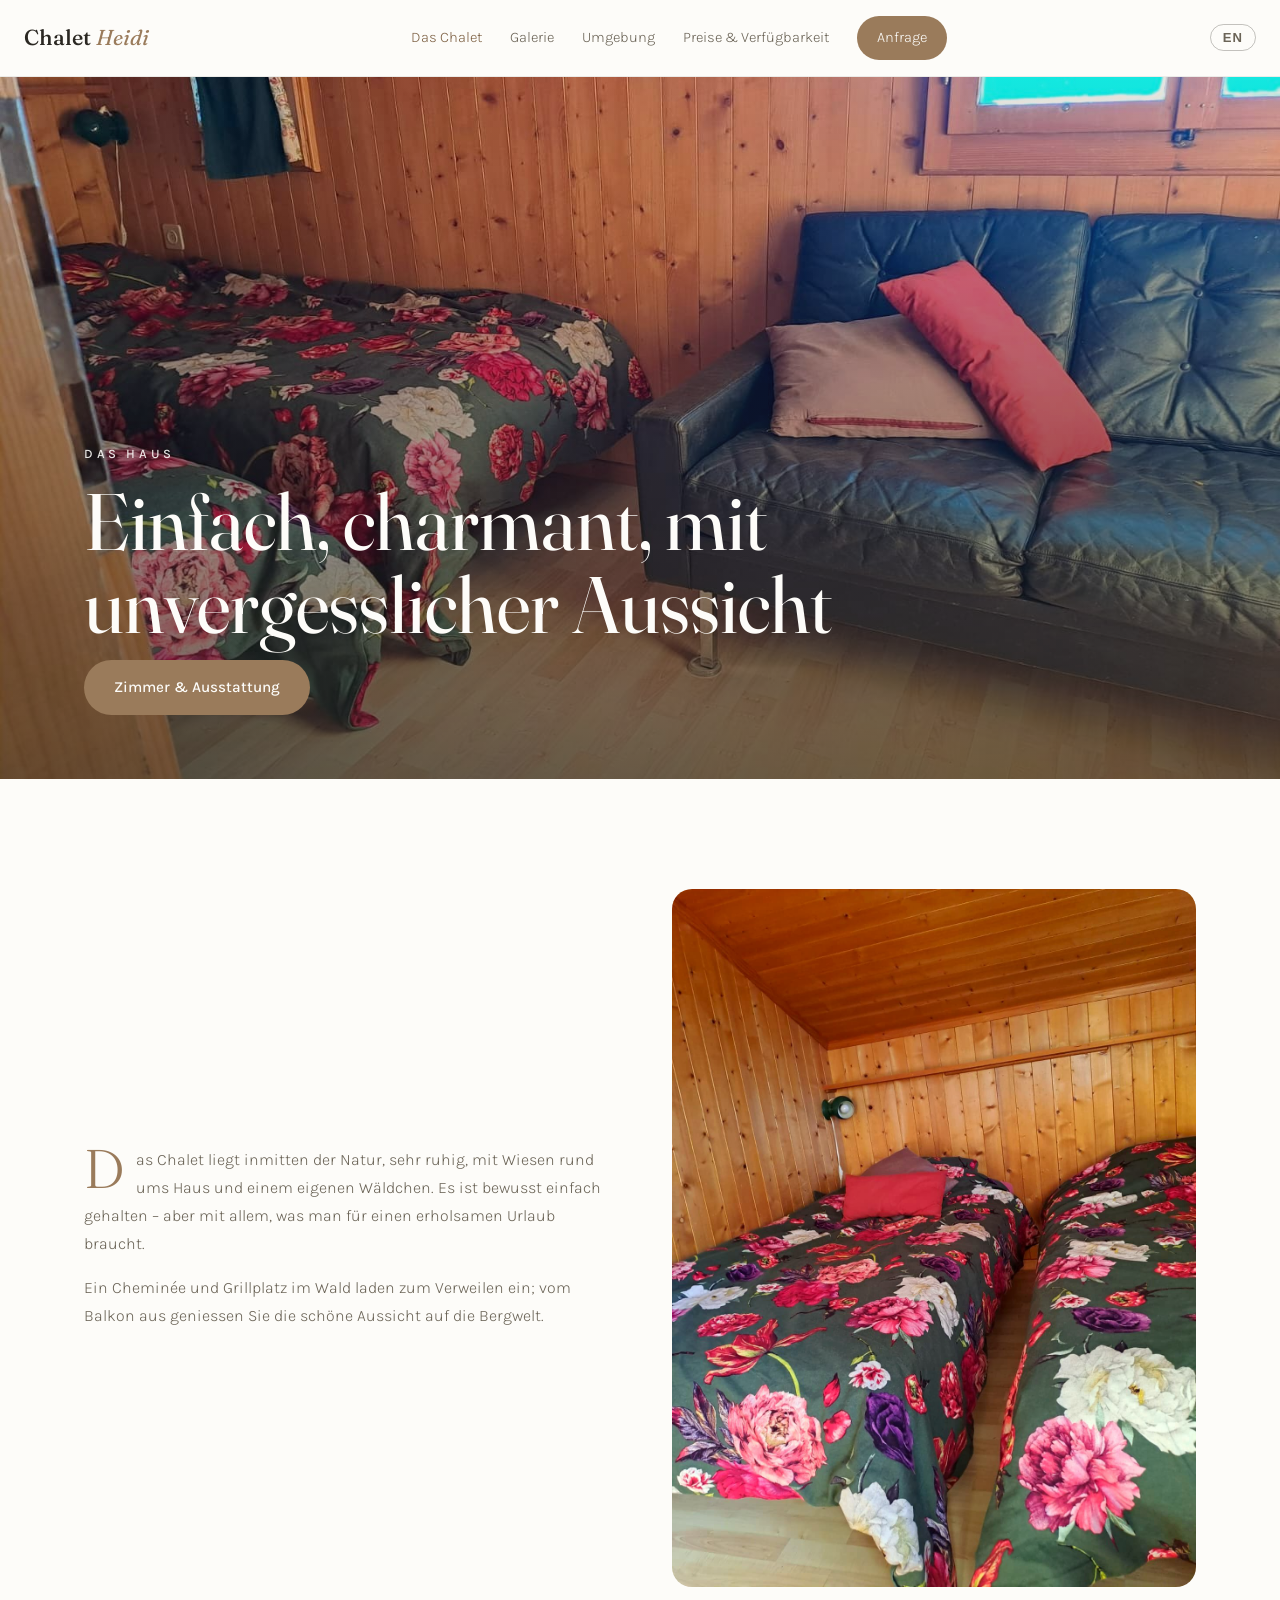
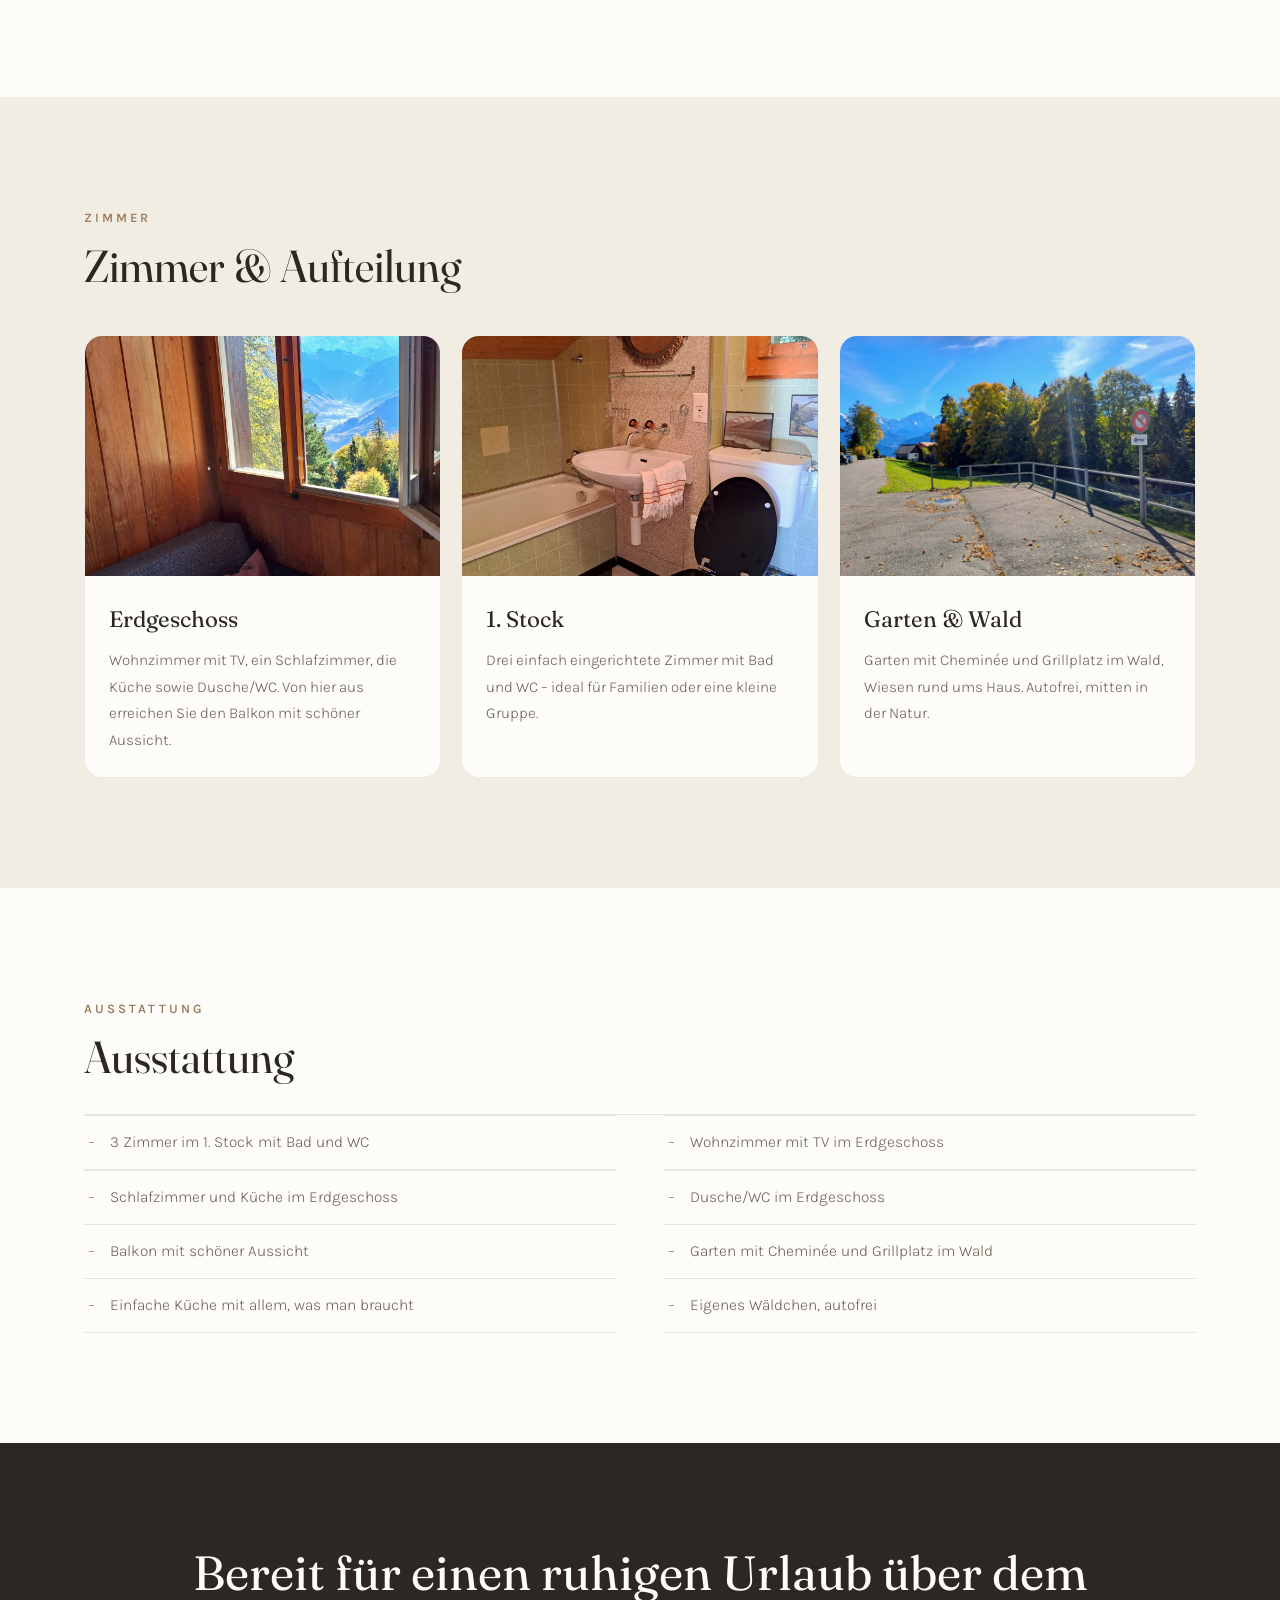
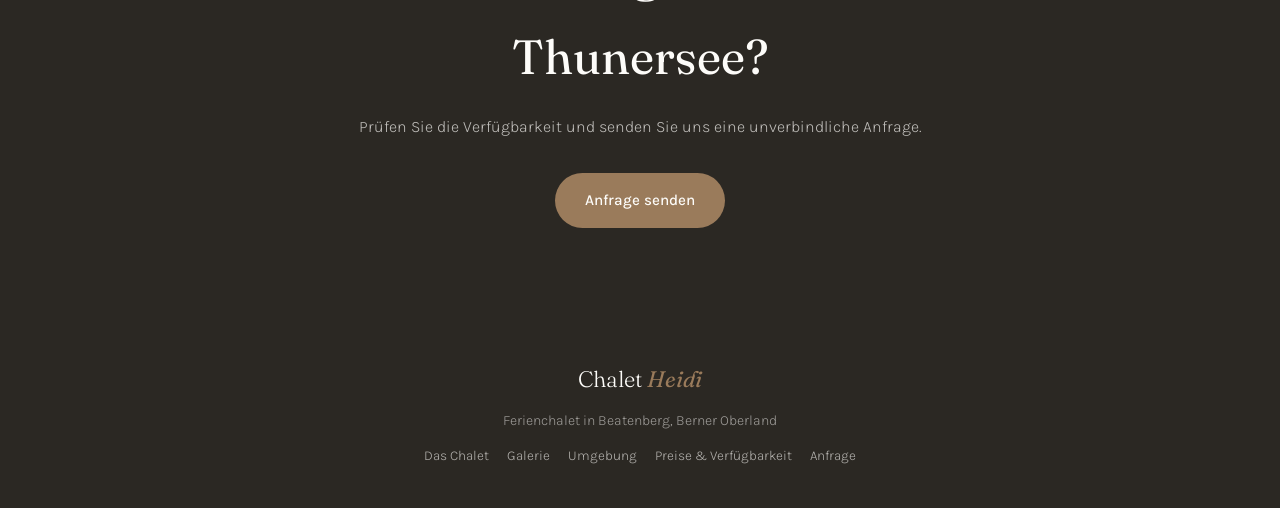
==== chalet.html @ 31c70a6a "Multi-Page-Website: Start, Chalet, Galerie, Umgebung, Preise & Verfuegbarkeit, Kontakt mit Karte; wa" ====
<!DOCTYPE html>
<html lang="de">
<head>
<meta charset="UTF-8">
<meta name="viewport" content="width=device-width, initial-scale=1.0">
<title>Zimmer &amp; Ausstattung · Chalet Heidi Beatenberg</title>
<meta name="description" content="Chalet Heidi in Beatenberg: drei Zimmer, Balkon mit Aussicht, Garten mit Cheminée – alles Wichtige zum Haus.">
<link rel="preconnect" href="https://fonts.googleapis.com">
<link rel="preconnect" href="https://fonts.gstatic.com" crossorigin>
<link href="https://fonts.googleapis.com/css2?family=Fraunces:ital,opsz,wght@0,9..144,400;0,9..144,500;1,9..144,400;1,9..144,500&family=Karla:wght@300;400;500;600&display=swap" rel="stylesheet">
<link rel="stylesheet" href="css/style.css">
</head>
<body>

<header class="nav">
  <div class="nav-inner">
    <a class="brand" href="index.html">Chalet <em>Heidi</em></a>
    <nav class="nav-links" id="navLinks">
      <a href="chalet.html" class="active" data-i18n="nav_chalet">Das Chalet</a>
      <a href="galerie.html" data-i18n="nav_gallery">Galerie</a>
      <a href="umgebung.html" data-i18n="nav_area">Umgebung</a>
      <a href="preise.html" data-i18n="nav_prices">Preise &amp; Verfügbarkeit</a>
      <a href="kontakt.html" class="cta" data-i18n="nav_contact">Anfrage</a>
    </nav>
    <div class="nav-right">
      <button class="lang-toggle" id="langToggle" aria-label="Sprache wechseln">EN</button>
      <button class="burger" id="burger" aria-label="Menü"><span></span><span></span><span></span></button>
    </div>
  </div>
</header>

<section class="hero">
  <img src="images/photo-19.jpg" alt="Chalet Heidi in Beatenberg">
  <div class="hero-content">
    <p class="hero-kicker" data-i18n="chalet_eyebrow">Das Haus</p>
    <h1 data-i18n="chalet_title">Einfach, charmant, mit unvergesslicher Aussicht</h1>
    <a href="#ausstattung" class="btn btn-primary" data-i18n="card_chalet_more">Zimmer &amp; Ausstattung</a>
  </div>
</section>

<section class="section">
  <div class="wrap">
    <div class="split">
      <div class="text-col">
        <p class="drop" data-i18n="chalet_p1">Das Chalet liegt inmitten der Natur, sehr ruhig, mit Wiesen rund ums Haus und einem eigenen Wäldchen. Es ist bewusst einfach gehalten – aber mit allem, was man für einen erholsamen Urlaub braucht.</p>
        <p data-i18n="chalet_p2">Ein Cheminée und Grillplatz im Wald laden zum Verweilen ein; vom Balkon aus geniessen Sie die schöne Aussicht auf die Bergwelt.</p>
      </div>
      <img src="images/photo-17.jpg" alt="Gemütlicher Innenraum" loading="lazy">
    </div>
  </div>
</section>

<section class="section section-sand" id="zimmer">
  <div class="wrap">
    <p class="eyebrow" data-i18n="rooms_eyebrow">Zimmer</p>
    <h2 class="section-title" data-i18n="rooms_title">Zimmer &amp; Aufteilung</h2>
    <div class="cards">
      <div class="card">
        <img src="images/photo-22.jpg" alt="Wohnzimmer" loading="lazy">
        <div class="card-body">
          <h3 data-i18n="room_eg_title">Erdgeschoss</h3>
          <p data-i18n="room_eg_text">Wohnzimmer mit TV, ein Schlafzimmer, die Küche sowie Dusche/WC. Von hier aus erreichen Sie den Balkon mit schöner Aussicht.</p>
        </div>
      </div>
      <div class="card">
        <img src="images/photo-24.jpg" alt="Zimmer im 1. Stock" loading="lazy">
        <div class="card-body">
          <h3 data-i18n="room_og_title">1. Stock</h3>
          <p data-i18n="room_og_text">Drei einfach eingerichtete Zimmer mit Bad und WC – ideal für Familien oder eine kleine Gruppe.</p>
        </div>
      </div>
      <div class="card">
        <img src="images/photo-06.jpg" alt="Garten und Wald" loading="lazy">
        <div class="card-body">
          <h3 data-i18n="room_garden_title">Garten &amp; Wald</h3>
          <p data-i18n="room_garden_text">Garten mit Cheminée und Grillplatz im Wald, Wiesen rund ums Haus. Autofrei, mitten in der Natur.</p>
        </div>
      </div>
    </div>
  </div>
</section>

<section class="section" id="ausstattung">
  <div class="wrap">
    <p class="eyebrow" data-i18n="amen_eyebrow">Ausstattung</p>
    <h2 class="section-title" data-i18n="amen_title">Ausstattung</h2>
    <ul class="amenities">
      <li data-i18n="amen_1">3 Zimmer im 1. Stock mit Bad und WC</li>
      <li data-i18n="amen_2">Wohnzimmer mit TV im Erdgeschoss</li>
      <li data-i18n="amen_3">Schlafzimmer und Küche im Erdgeschoss</li>
      <li data-i18n="amen_4">Dusche/WC im Erdgeschoss</li>
      <li data-i18n="amen_5">Balkon mit schöner Aussicht</li>
      <li data-i18n="amen_6">Garten mit Cheminée und Grillplatz im Wald</li>
      <li data-i18n="amen_7">Einfache Küche mit allem, was man braucht</li>
      <li data-i18n="amen_8">Eigenes Wäldchen, autofrei</li>
    </ul>
  </div>
</section>

<section class="cta-band">
  <div class="wrap">
    <h2 data-i18n="cta_title">Bereit für einen ruhigen Urlaub über dem Thunersee?</h2>
    <p data-i18n="cta_text">Prüfen Sie die Verfügbarkeit und senden Sie uns eine unverbindliche Anfrage.</p>
    <a href="kontakt.html" class="btn btn-primary" data-i18n="cta_btn">Anfrage senden</a>
  </div>
</section>

<footer class="footer">
  <div class="wrap">
    <p class="footer-brand">Chalet <em>Heidi</em></p>
    <p data-i18n="footer_tagline">Ferienchalet in Beatenberg, Berner Oberland</p>
    <nav>
      <a href="chalet.html" data-i18n="nav_chalet">Das Chalet</a>
      <a href="galerie.html" data-i18n="nav_gallery">Galerie</a>
      <a href="umgebung.html" data-i18n="nav_area">Umgebung</a>
      <a href="preise.html" data-i18n="nav_prices">Preise &amp; Verfügbarkeit</a>
      <a href="kontakt.html" data-i18n="nav_contact">Anfrage</a>
    </nav>
  </div>
</footer>

<script src="js/availability.js"></script>
<script src="js/i18n.js"></script>
<script src="js/main.js"></script>
</body>
</html>
---- css/style.css ----
:root {
  --white: #fdfcf9;
  --sand: #f2ede3;
  --sand-deep: #e7e0d1;
  --ink: #2b2823;
  --ink-soft: #6b6457;
  --larch: #9a7b5b;
  --larch-deep: #7d6043;
  --danger: #a3423a;
  --serif: "Fraunces", Georgia, serif;
  --sans: "Karla", system-ui, sans-serif;
}

* { margin: 0; padding: 0; box-sizing: border-box; }

html { scroll-behavior: smooth; }

body {
  font-family: var(--sans);
  color: var(--ink);
  background: var(--white);
  line-height: 1.75;
  font-weight: 300;
  -webkit-font-smoothing: antialiased;
}

img { display: block; max-width: 100%; }

.wrap { max-width: 1160px; margin: 0 auto; padding: 0 24px; }

.nav {
  position: sticky;
  top: 0;
  z-index: 100;
  background: rgba(253, 252, 249, 0.94);
  backdrop-filter: blur(12px);
  border-bottom: 1px solid rgba(43, 40, 35, 0.08);
}

.nav-inner {
  display: flex;
  align-items: center;
  justify-content: space-between;
  padding: 16px 24px;
  max-width: 1280px;
  margin: 0 auto;
}

.brand {
  font-family: var(--serif);
  font-size: 1.35rem;
  font-weight: 500;
  color: var(--ink);
  text-decoration: none;
  white-space: nowrap;
}

.brand em { font-style: italic; font-weight: 400; color: var(--larch); }

.nav-links { display: none; }

.nav-links a {
  color: var(--ink-soft);
  text-decoration: none;
  font-size: 0.92rem;
  transition: color 0.2s;
}

.nav-links a:hover, .nav-links a.active { color: var(--larch-deep); }

.nav-links a.cta {
  color: var(--white);
  background: var(--larch);
  padding: 9px 20px;
  border-radius: 999px;
  transition: background 0.2s;
}

.nav-links a.cta:hover { background: var(--larch-deep); color: var(--white); }

.nav-right { display: flex; align-items: center; gap: 12px; }

.lang-toggle {
  font-size: 0.82rem;
  font-weight: 600;
  letter-spacing: 0.08em;
  background: none;
  border: 1px solid rgba(43, 40, 35, 0.28);
  border-radius: 999px;
  padding: 5px 12px;
  cursor: pointer;
  color: var(--ink-soft);
  transition: all 0.2s;
}

.lang-toggle:hover { border-color: var(--larch); color: var(--larch-deep); }

.burger {
  display: flex;
  flex-direction: column;
  gap: 5px;
  background: none;
  border: none;
  cursor: pointer;
  padding: 4px;
}

.burger span { width: 22px; height: 2px; background: var(--ink); }

.hero {
  position: relative;
  min-height: 78vh;
  display: flex;
  align-items: flex-end;
  overflow: hidden;
}

.hero img {
  position: absolute;
  inset: 0;
  width: 100%;
  height: 100%;
  object-fit: cover;
}

.hero::after {
  content: "";
  position: absolute;
  inset: 0;
  background: linear-gradient(180deg, rgba(30, 28, 24, 0.1), rgba(30, 28, 24, 0.62));
}

.hero-content {
  position: relative;
  z-index: 1;
  width: 100%;
  color: var(--white);
  padding: 0 24px 48px;
  max-width: 1160px;
  margin: 0 auto;
}

.hero-kicker {
  font-size: 0.8rem;
  letter-spacing: 0.28em;
  text-transform: uppercase;
  font-weight: 500;
  opacity: 0.9;
}

.hero h1 {
  font-family: var(--serif);
  font-weight: 400;
  font-variation-settings: "opsz" 144;
  font-size: clamp(2.8rem, 8vw, 5rem);
  line-height: 1.04;
  margin: 14px 0 14px;
}

.hero h1 em { font-style: italic; font-weight: 400; }

.hero-sub { font-size: 1.1rem; opacity: 0.95; max-width: 480px; margin-bottom: 28px; }

.btn {
  display: inline-block;
  padding: 14px 30px;
  border-radius: 999px;
  font-size: 0.95rem;
  font-weight: 500;
  text-decoration: none;
  cursor: pointer;
  border: none;
  transition: all 0.25s;
}

.btn-primary { background: var(--larch); color: var(--white); }

.btn-primary:hover { background: var(--larch-deep); }

.btn-outline {
  border: 1px solid rgba(253, 252, 249, 0.75);
  color: var(--white);
}

.btn-outline:hover { background: rgba(253, 252, 249, 0.14); }

.btn-dark { background: var(--ink); color: var(--white); }

.btn-dark:hover { background: var(--larch-deep); }

.hero-actions { display: flex; gap: 12px; flex-wrap: wrap; }

.section { padding: 72px 0; }

.section-sand { background: var(--sand); }

.eyebrow {
  font-size: 0.8rem;
  letter-spacing: 0.24em;
  text-transform: uppercase;
  color: var(--larch);
  font-weight: 600;
  margin-bottom: 10px;
}

.section-title {
  font-family: var(--serif);
  font-weight: 400;
  font-variation-settings: "opsz" 90;
  font-size: clamp(1.9rem, 4.5vw, 2.8rem);
  line-height: 1.14;
  margin-bottom: 20px;
}

.section-title em { font-style: italic; }

.lead { color: var(--ink-soft); font-size: 1.05rem; max-width: 640px; }

.cards {
  display: grid;
  grid-template-columns: 1fr;
  gap: 20px;
  margin-top: 44px;
}

.card {
  background: var(--white);
  border: 1px solid rgba(43, 40, 35, 0.08);
  border-radius: 18px;
  overflow: hidden;
  text-decoration: none;
  color: var(--ink);
  display: flex;
  flex-direction: column;
  transition: transform 0.3s ease, box-shadow 0.3s ease;
}

.card:hover { transform: translateY(-4px); box-shadow: 0 18px 44px rgba(43, 40, 35, 0.12); }

.card img { width: 100%; height: 240px; object-fit: cover; }

.card-body { padding: 24px; }

.card-body h3 {
  font-family: var(--serif);
  font-weight: 400;
  font-size: 1.4rem;
  margin-bottom: 8px;
}

.card-body p { color: var(--ink-soft); font-size: 0.95rem; }

.card-more {
  margin-top: 14px;
  color: var(--larch-deep);
  font-weight: 500;
  font-size: 0.9rem;
}

.split {
  display: grid;
  grid-template-columns: 1fr;
  gap: 36px;
  align-items: center;
}

.split img {
  width: 100%;
  height: 100%;
  min-height: 300px;
  object-fit: cover;
  border-radius: 20px;
}

.drop::first-letter {
  font-family: var(--serif);
  font-size: 3.4em;
  float: left;
  line-height: 0.85;
  padding-right: 12px;
  color: var(--larch);
}

.split p + p { margin-top: 16px; }

.split .text-col p { color: var(--ink-soft); }

.quotes { display: grid; grid-template-columns: 1fr; gap: 20px; margin-top: 44px; }

.quote {
  background: var(--white);
  border: 1px solid rgba(43, 40, 35, 0.08);
  border-radius: 18px;
  padding: 30px;
}

.quote p {
  font-family: var(--serif);
  font-style: italic;
  font-size: 1.08rem;
  line-height: 1.6;
  color: var(--ink);
  margin-bottom: 14px;
}

.quote cite { font-style: normal; font-size: 0.85rem; color: var(--ink-soft); letter-spacing: 0.04em; }

.amenities {
  list-style: none;
  display: grid;
  grid-template-columns: 1fr;
  gap: 0;
  margin-top: 32px;
  border-top: 1px solid rgba(43, 40, 35, 0.1);
}

.amenities li {
  padding: 13px 4px 13px 26px;
  border-bottom: 1px solid rgba(43, 40, 35, 0.1);
  color: var(--ink-soft);
  font-size: 0.97rem;
  position: relative;
}

.amenities li::before {
  content: "–";
  position: absolute;
  left: 4px;
  color: var(--larch);
}

.gallery {
  display: grid;
  grid-template-columns: repeat(2, 1fr);
  grid-auto-rows: 150px;
  grid-auto-flow: dense;
  gap: 12px;
  margin-top: 40px;
}

.gallery img {
  width: 100%;
  height: 100%;
  object-fit: cover;
  border-radius: 14px;
  cursor: pointer;
  transition: transform 0.3s ease, opacity 0.3s ease;
}

.gallery img.tall { grid-row: span 2; }

.gallery img.wide { grid-column: span 2; }

.gallery img:hover { transform: scale(1.02); opacity: 0.92; }

.price-table {
  width: 100%;
  border-collapse: collapse;
  margin-top: 36px;
  background: var(--white);
  border-radius: 16px;
  overflow: hidden;
  border: 1px solid rgba(43, 40, 35, 0.1);
}

.price-table th, .price-table td {
  text-align: left;
  padding: 16px 20px;
  border-bottom: 1px solid rgba(43, 40, 35, 0.08);
  font-size: 0.95rem;
}

.price-table th {
  font-family: var(--serif);
  font-weight: 500;
  font-size: 1.05rem;
  background: var(--sand);
}

.price-table td { color: var(--ink-soft); }

.price-table tr:last-child td { border-bottom: none; }

.calendar-wrap {
  background: var(--white);
  border: 1px solid rgba(43, 40, 35, 0.1);
  border-radius: 18px;
  padding: 26px 18px;
  margin-top: 40px;
}

.cal-head {
  display: flex;
  align-items: center;
  justify-content: space-between;
  margin-bottom: 18px;
}

.cal-title {
  font-family: var(--serif);
  font-size: 1.4rem;
  font-weight: 400;
  min-width: 190px;
  text-align: center;
}

.cal-nav {
  background: none;
  border: 1px solid var(--ink);
  border-radius: 999px;
  width: 40px;
  height: 40px;
  font-size: 1.05rem;
  color: var(--ink);
  cursor: pointer;
  transition: all 0.2s;
}

.cal-nav:hover { background: var(--ink); color: var(--white); }

.cal-grid { display: grid; grid-template-columns: repeat(7, 1fr); gap: 5px; }

.cal-dow {
  text-align: center;
  font-size: 0.72rem;
  letter-spacing: 0.08em;
  text-transform: uppercase;
  color: var(--ink-soft);
  padding: 8px 0;
  font-weight: 500;
}

.cal-day {
  aspect-ratio: 1;
  max-width: 48px;
  width: 100%;
  margin: 0 auto;
  display: flex;
  align-items: center;
  justify-content: center;
  border-radius: 999px;
  font-size: 0.85rem;
  color: var(--ink);
  background: var(--sand);
  border: 1px solid transparent;
  cursor: pointer;
  transition: all 0.15s;
}

.cal-day:hover:not(.blocked):not(.past):not(.empty) { border-color: var(--larch); }

.cal-day.empty { background: none; cursor: default; }

.cal-day.past { color: #c9c2b4; background: none; cursor: default; }

.cal-day.blocked {
  background: #f0ddd6;
  color: var(--danger);
  cursor: not-allowed;
  text-decoration: line-through;
}

.cal-day.selected { background: var(--larch); color: var(--white); font-weight: 600; }

.cal-day.in-range { background: var(--sand-deep); border-radius: 10px; }

.cal-legend {
  display: flex;
  gap: 22px;
  margin-top: 22px;
  flex-wrap: wrap;
  color: var(--ink-soft);
  font-size: 0.86rem;
}

.cal-legend > span { display: flex; align-items: center; gap: 8px; }

.dot { width: 12px; height: 12px; border-radius: 50%; display: inline-block; }

.dot-free { background: var(--sand); border: 1px solid #cfc6b4; }
.dot-blocked { background: #f0ddd6; border: 1px solid var(--danger); }
.dot-selected { background: var(--larch); }

.booking-form {
  display: flex;
  flex-direction: column;
  gap: 18px;
  background: var(--white);
  border: 1px solid rgba(43, 40, 35, 0.1);
  border-radius: 18px;
  padding: 30px 26px;
  margin-top: 40px;
}

.form-row { display: grid; grid-template-columns: 1fr; gap: 18px; }

.booking-form label {
  display: flex;
  flex-direction: column;
  gap: 7px;
  font-size: 0.88rem;
  font-weight: 500;
}

.booking-form input,
.booking-form textarea {
  font-family: var(--sans);
  font-size: 0.95rem;
  padding: 12px 14px;
  border: 1px solid rgba(43, 40, 35, 0.2);
  border-radius: 10px;
  background: var(--sand);
  color: var(--ink);
  outline: none;
  transition: border-color 0.2s;
}

.booking-form input:focus,
.booking-form textarea:focus { border-color: var(--larch); }

.form-error {
  color: var(--danger);
  font-size: 0.9rem;
  background: #f6e7e3;
  border-radius: 10px;
  padding: 12px 16px;
}

.map-wrap {
  border-radius: 18px;
  overflow: hidden;
  border: 1px solid rgba(43, 40, 35, 0.1);
  margin-top: 36px;
}

.map-wrap iframe { width: 100%; height: 380px; border: 0; display: block; }

.contact-list { list-style: none; margin-top: 28px; }

.contact-list li {
  padding: 14px 0;
  border-bottom: 1px solid rgba(43, 40, 35, 0.08);
  display: flex;
  flex-direction: column;
  gap: 2px;
}

.contact-list li:last-child { border-bottom: none; }

.contact-list .label {
  font-size: 0.78rem;
  letter-spacing: 0.14em;
  text-transform: uppercase;
  color: var(--ink-soft);
  font-weight: 500;
}

.contact-list .value { font-size: 1.02rem; }

.contact-list a { color: var(--larch-deep); text-decoration: none; }

.contact-list a:hover { text-decoration: underline; }

.cta-band {
  background: var(--ink);
  color: var(--white);
  padding: 88px 0;
  text-align: center;
}

.cta-band h2 {
  font-family: var(--serif);
  font-weight: 400;
  font-size: clamp(1.9rem, 4.5vw, 3rem);
  margin-bottom: 14px;
}

.cta-band p { color: rgba(253, 252, 249, 0.7); margin-bottom: 32px; }

.footer { background: var(--ink); color: rgba(253, 252, 249, 0.55); padding: 44px 0 40px; font-size: 0.88rem; }

.footer .wrap { display: flex; flex-direction: column; gap: 10px; align-items: center; text-align: center; }

.footer-brand {
  font-family: var(--serif);
  font-size: 1.4rem;
  color: var(--white);
}

.footer-brand em { font-style: italic; color: var(--larch); font-weight: 400; }

.footer nav { display: flex; flex-wrap: wrap; gap: 18px; justify-content: center; }

.footer nav a { color: rgba(253, 252, 249, 0.65); text-decoration: none; font-size: 0.85rem; }

.footer nav a:hover { color: var(--white); }

.lightbox {
  position: fixed;
  inset: 0;
  z-index: 200;
  background: rgba(28, 26, 22, 0.93);
  display: flex;
  align-items: center;
  justify-content: center;
  padding: 20px;
  cursor: zoom-out;
}

.lightbox img {
  max-width: 94vw;
  max-height: 90vh;
  border-radius: 12px;
  object-fit: contain;
}

@media (min-width: 720px) {
  .burger { display: none; }
  .nav-links { display: flex; gap: 28px; align-items: center; }
  .cards { grid-template-columns: repeat(3, 1fr); }
  .quotes { grid-template-columns: repeat(3, 1fr); }
  .amenities { grid-template-columns: 1fr 1fr; column-gap: 48px; }
  .amenities li:nth-child(-n+4) { border-top: 1px solid rgba(43, 40, 35, 0.1); }
  .form-row { grid-template-columns: 1fr 1fr; }
  .gallery { grid-auto-rows: 180px; }
  .hero-content { padding: 0 24px 64px; }
}

@media (min-width: 960px) {
  .split { grid-template-columns: 1fr 1fr; gap: 64px; }
  .split.reverse .text-col { order: 2; }
  .split.reverse img { order: 1; }
  .section { padding: 110px 0; }
  .gallery { grid-template-columns: repeat(4, 1fr); }
  .form-row.three { grid-template-columns: 1fr 1fr 1fr; }
  .booking-grid { display: grid; grid-template-columns: 1.05fr 0.95fr; gap: 32px; align-items: start; }
  .booking-grid .booking-form { margin-top: 40px; }
}
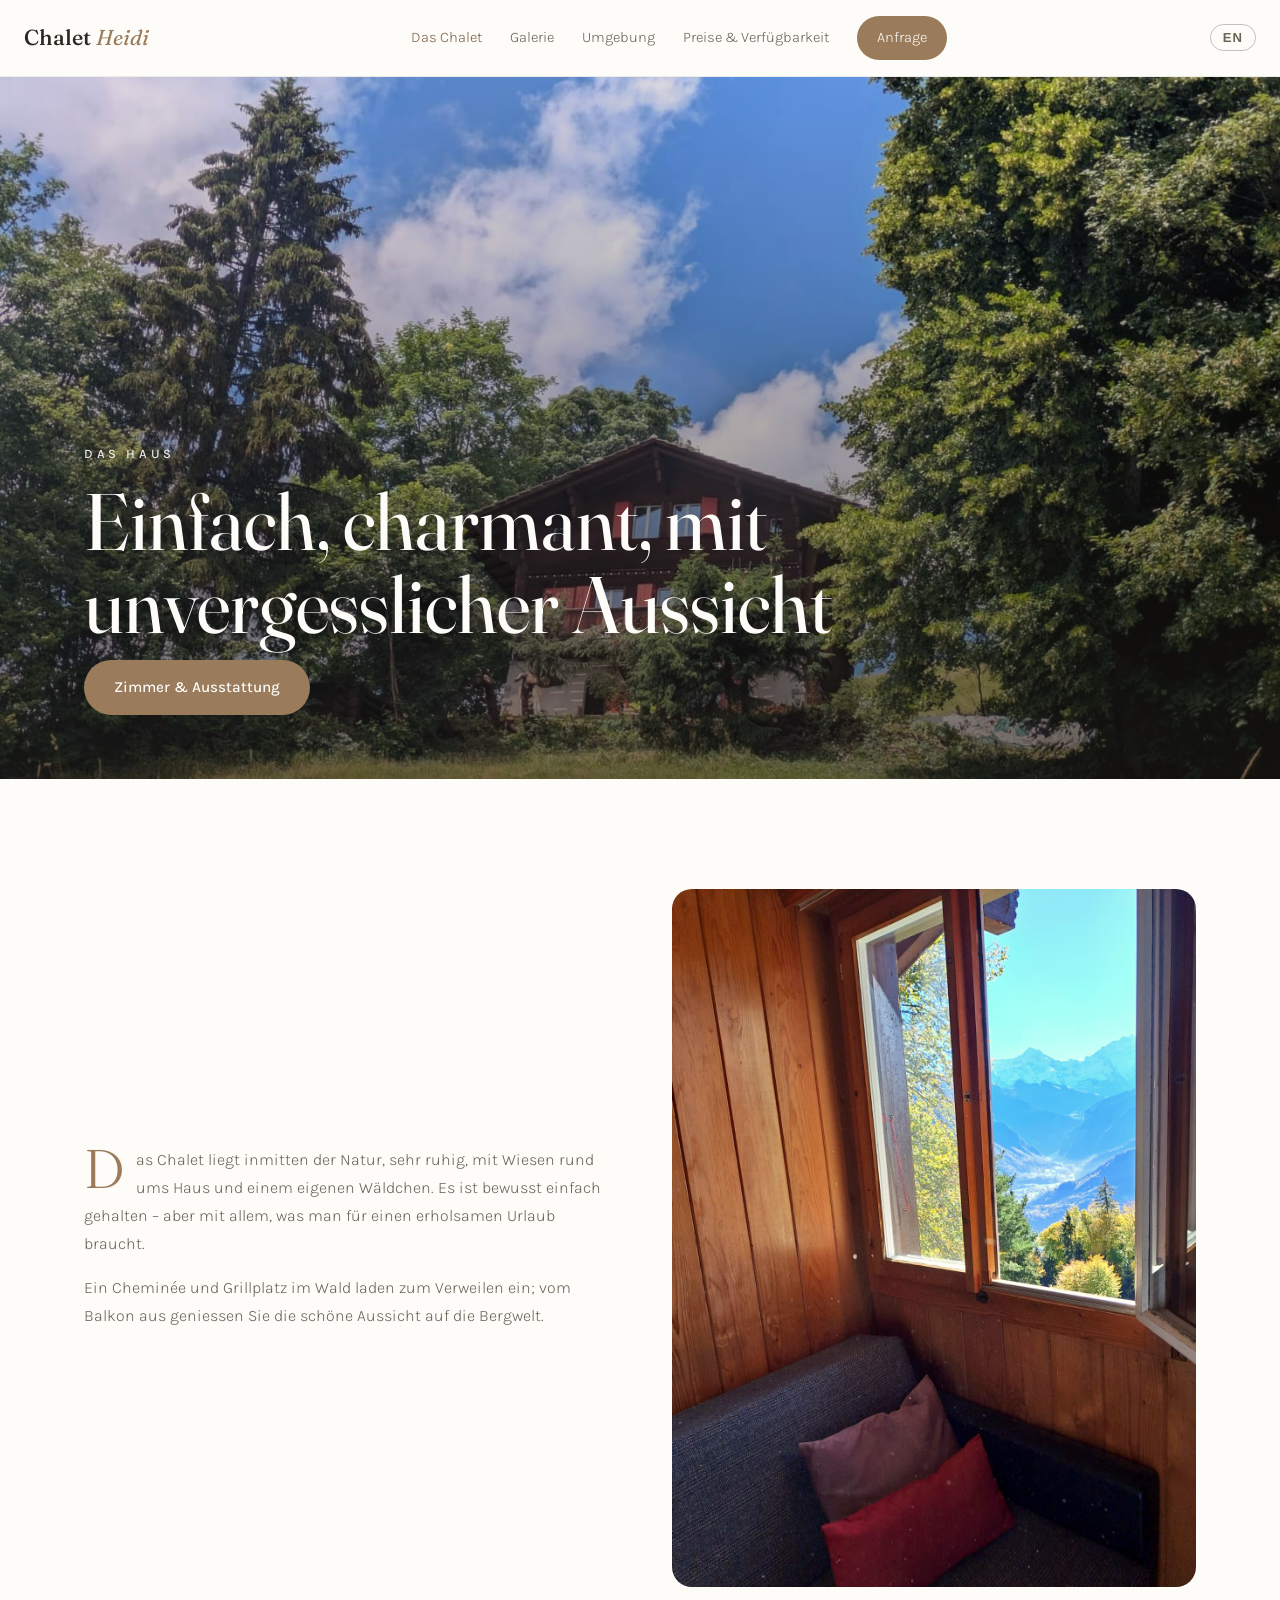
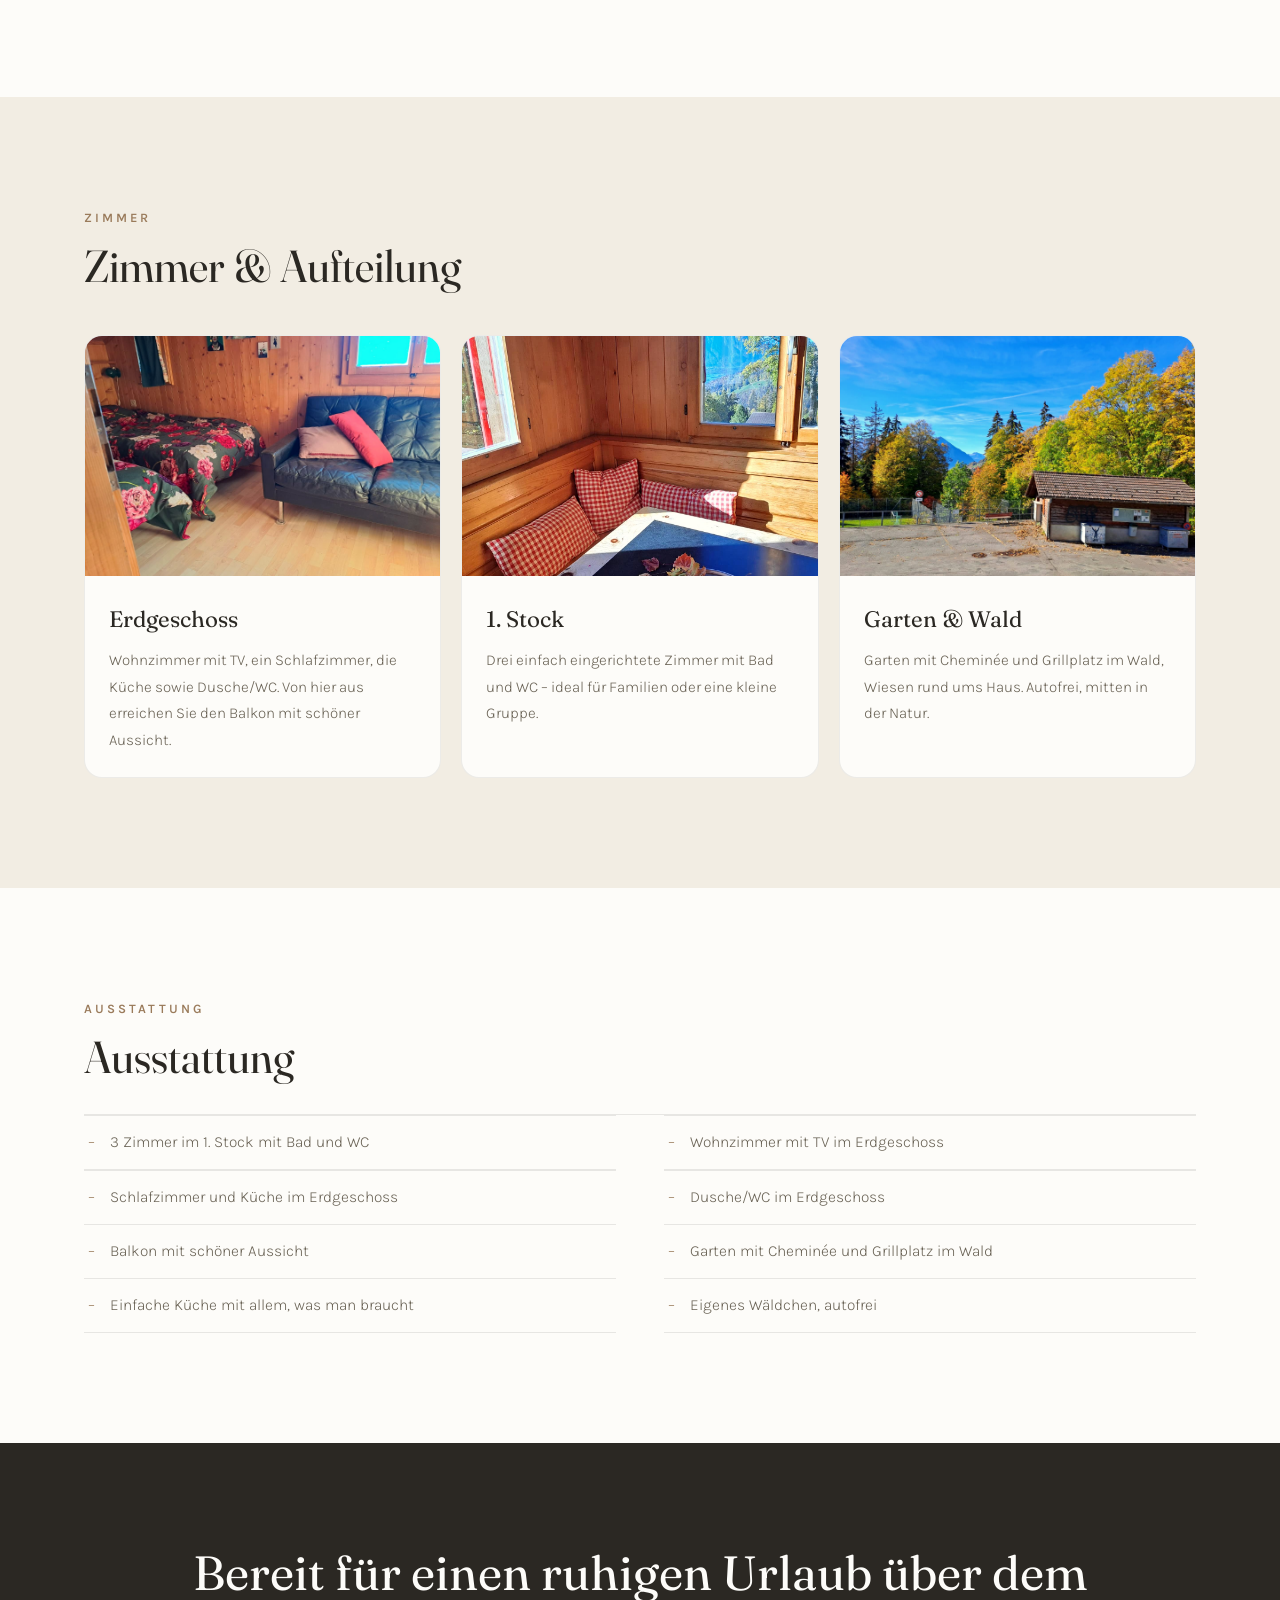
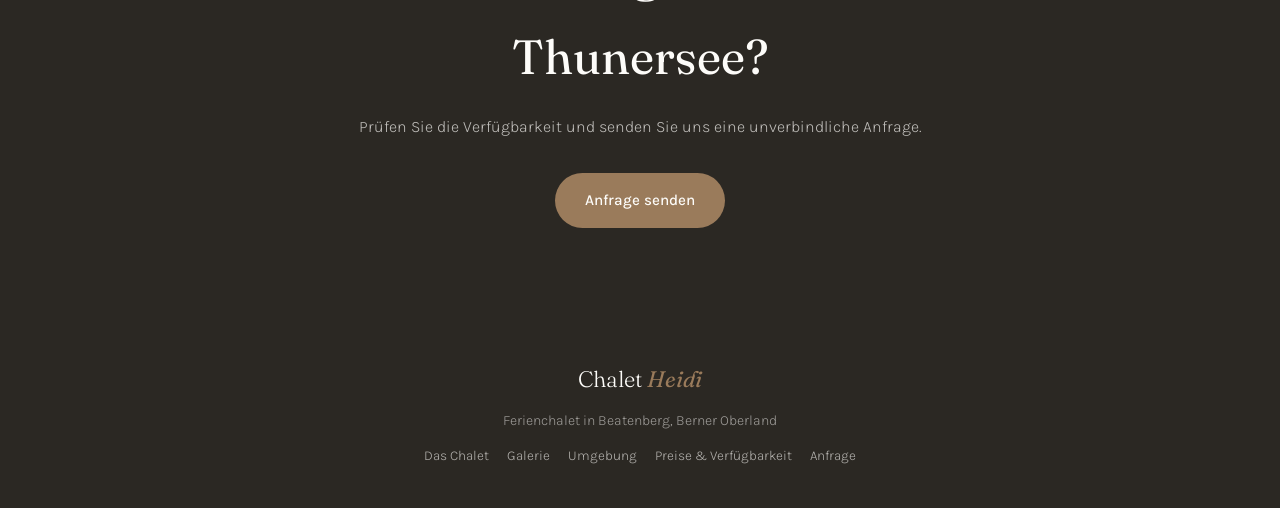
==== commit 42a37722: "Bilder kontextgerecht zuordnen: Aussenansicht/Wohnzimmer/Balkon auf Startseite, Zimmer-Karten mit pa" ====
--- a/chalet.html
+++ b/chalet.html
@@ -30,7 +30,7 @@
 </header>
 
 <section class="hero">
-  <img src="images/photo-19.jpg" alt="Chalet Heidi in Beatenberg">
+  <img src="images/photo-41.jpg" alt="Chalet Heidi in Beatenberg">
   <div class="hero-content">
     <p class="hero-kicker" data-i18n="chalet_eyebrow">Das Haus</p>
     <h1 data-i18n="chalet_title">Einfach, charmant, mit unvergesslicher Aussicht</h1>
@@ -45,7 +45,7 @@
         <p class="drop" data-i18n="chalet_p1">Das Chalet liegt inmitten der Natur, sehr ruhig, mit Wiesen rund ums Haus und einem eigenen Wäldchen. Es ist bewusst einfach gehalten – aber mit allem, was man für einen erholsamen Urlaub braucht.</p>
         <p data-i18n="chalet_p2">Ein Cheminée und Grillplatz im Wald laden zum Verweilen ein; vom Balkon aus geniessen Sie die schöne Aussicht auf die Bergwelt.</p>
       </div>
-      <img src="images/photo-17.jpg" alt="Gemütlicher Innenraum" loading="lazy">
+      <img src="images/photo-22.jpg" alt="Gemütliches Wohnzimmer" loading="lazy">
     </div>
   </div>
 </section>
@@ -56,21 +56,21 @@
     <h2 class="section-title" data-i18n="rooms_title">Zimmer &amp; Aufteilung</h2>
     <div class="cards">
       <div class="card">
-        <img src="images/photo-22.jpg" alt="Wohnzimmer" loading="lazy">
+        <img src="images/photo-19.jpg" alt="Wohnzimmer" loading="lazy">
         <div class="card-body">
           <h3 data-i18n="room_eg_title">Erdgeschoss</h3>
           <p data-i18n="room_eg_text">Wohnzimmer mit TV, ein Schlafzimmer, die Küche sowie Dusche/WC. Von hier aus erreichen Sie den Balkon mit schöner Aussicht.</p>
         </div>
       </div>
       <div class="card">
-        <img src="images/photo-24.jpg" alt="Zimmer im 1. Stock" loading="lazy">
+        <img src="images/photo-27.jpg" alt="Schlafzimmer im 1. Stock" loading="lazy">
         <div class="card-body">
           <h3 data-i18n="room_og_title">1. Stock</h3>
           <p data-i18n="room_og_text">Drei einfach eingerichtete Zimmer mit Bad und WC – ideal für Familien oder eine kleine Gruppe.</p>
         </div>
       </div>
       <div class="card">
-        <img src="images/photo-06.jpg" alt="Garten und Wald" loading="lazy">
+        <img src="images/photo-10.jpg" alt="Garten und Wald" loading="lazy">
         <div class="card-body">
           <h3 data-i18n="room_garden_title">Garten &amp; Wald</h3>
           <p data-i18n="room_garden_text">Garten mit Cheminée und Grillplatz im Wald, Wiesen rund ums Haus. Autofrei, mitten in der Natur.</p>
--- a/css/style.css
+++ b/css/style.css
@@ -107,6 +107,21 @@
 
 .burger span { width: 22px; height: 2px; background: var(--ink); }
 
+.nav-links.open {
+  display: flex;
+  position: absolute;
+  top: 100%;
+  left: 0;
+  right: 0;
+  background: var(--white);
+  flex-direction: column;
+  align-items: flex-start;
+  padding: 20px 24px;
+  gap: 14px;
+  border-bottom: 1px solid rgba(43, 40, 35, 0.1);
+  box-shadow: 0 14px 30px rgba(43, 40, 35, 0.08);
+}
+
 .hero {
   position: relative;
   min-height: 78vh;
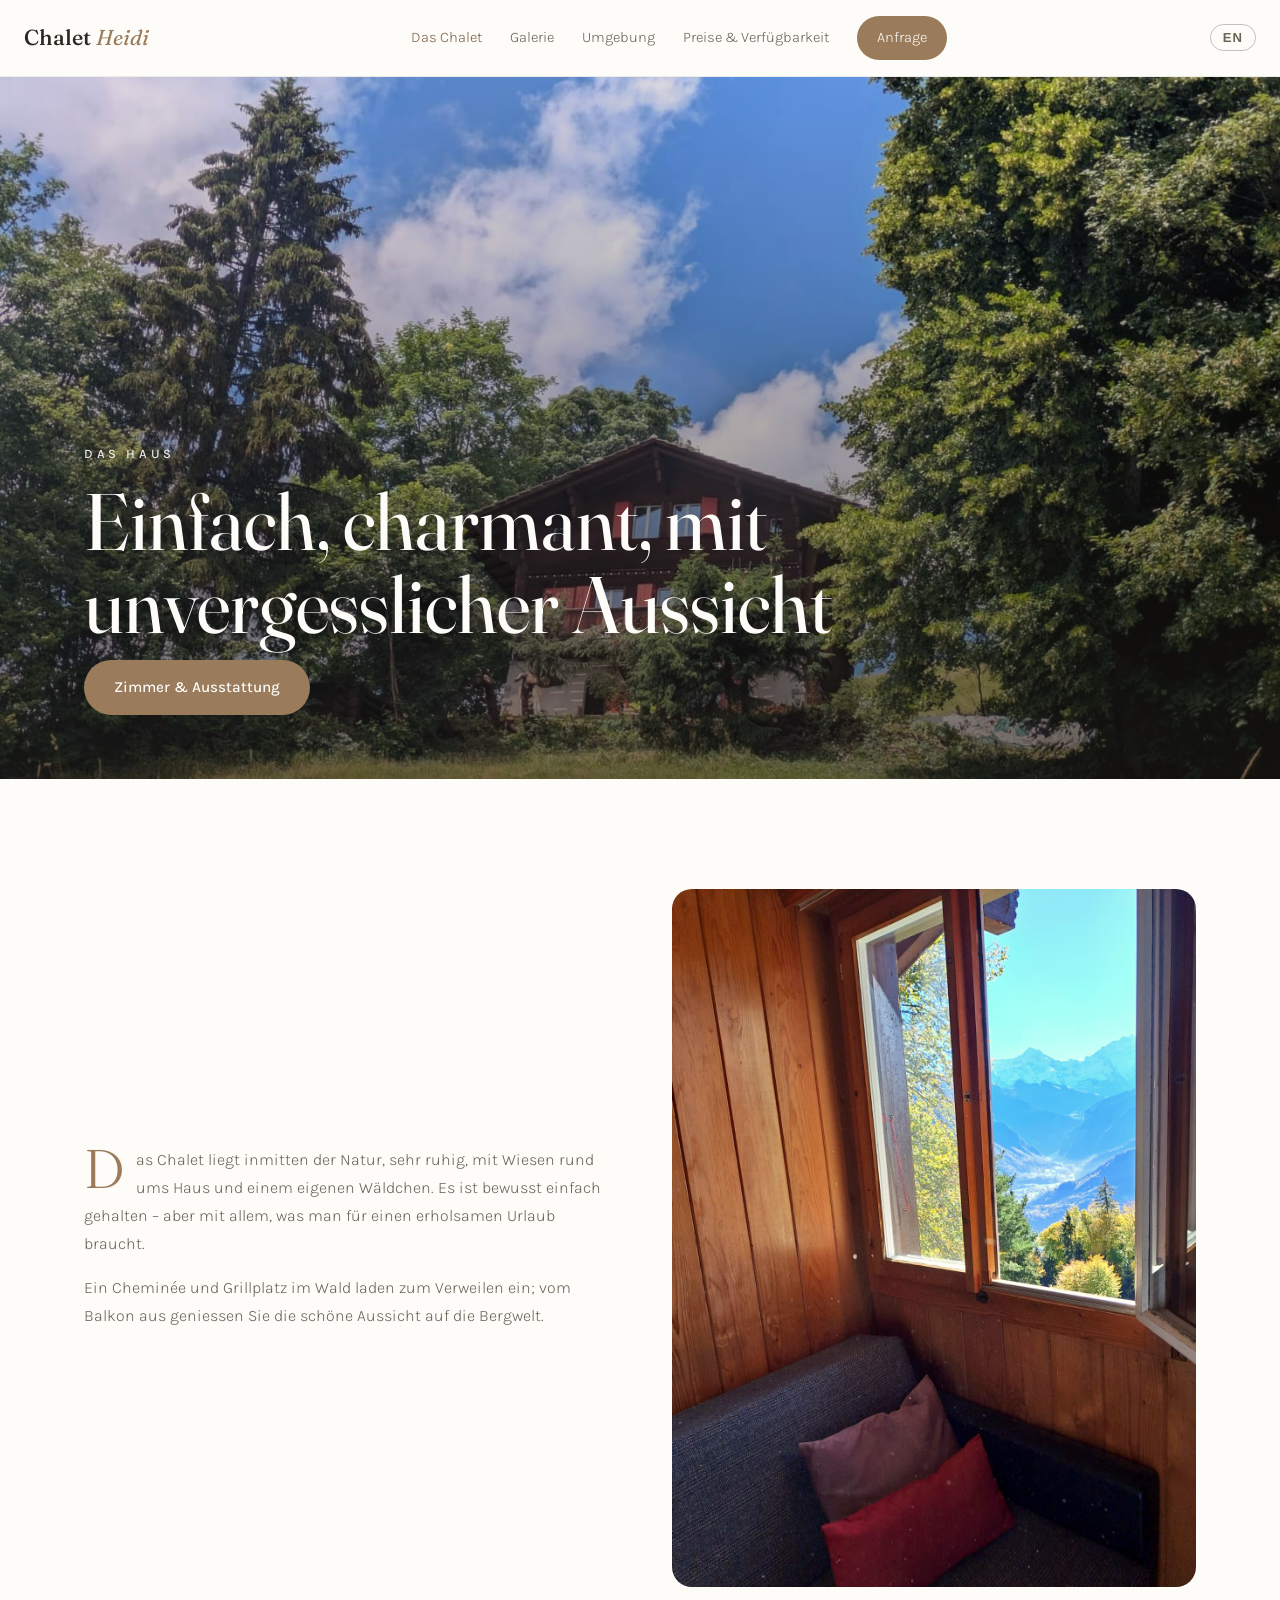
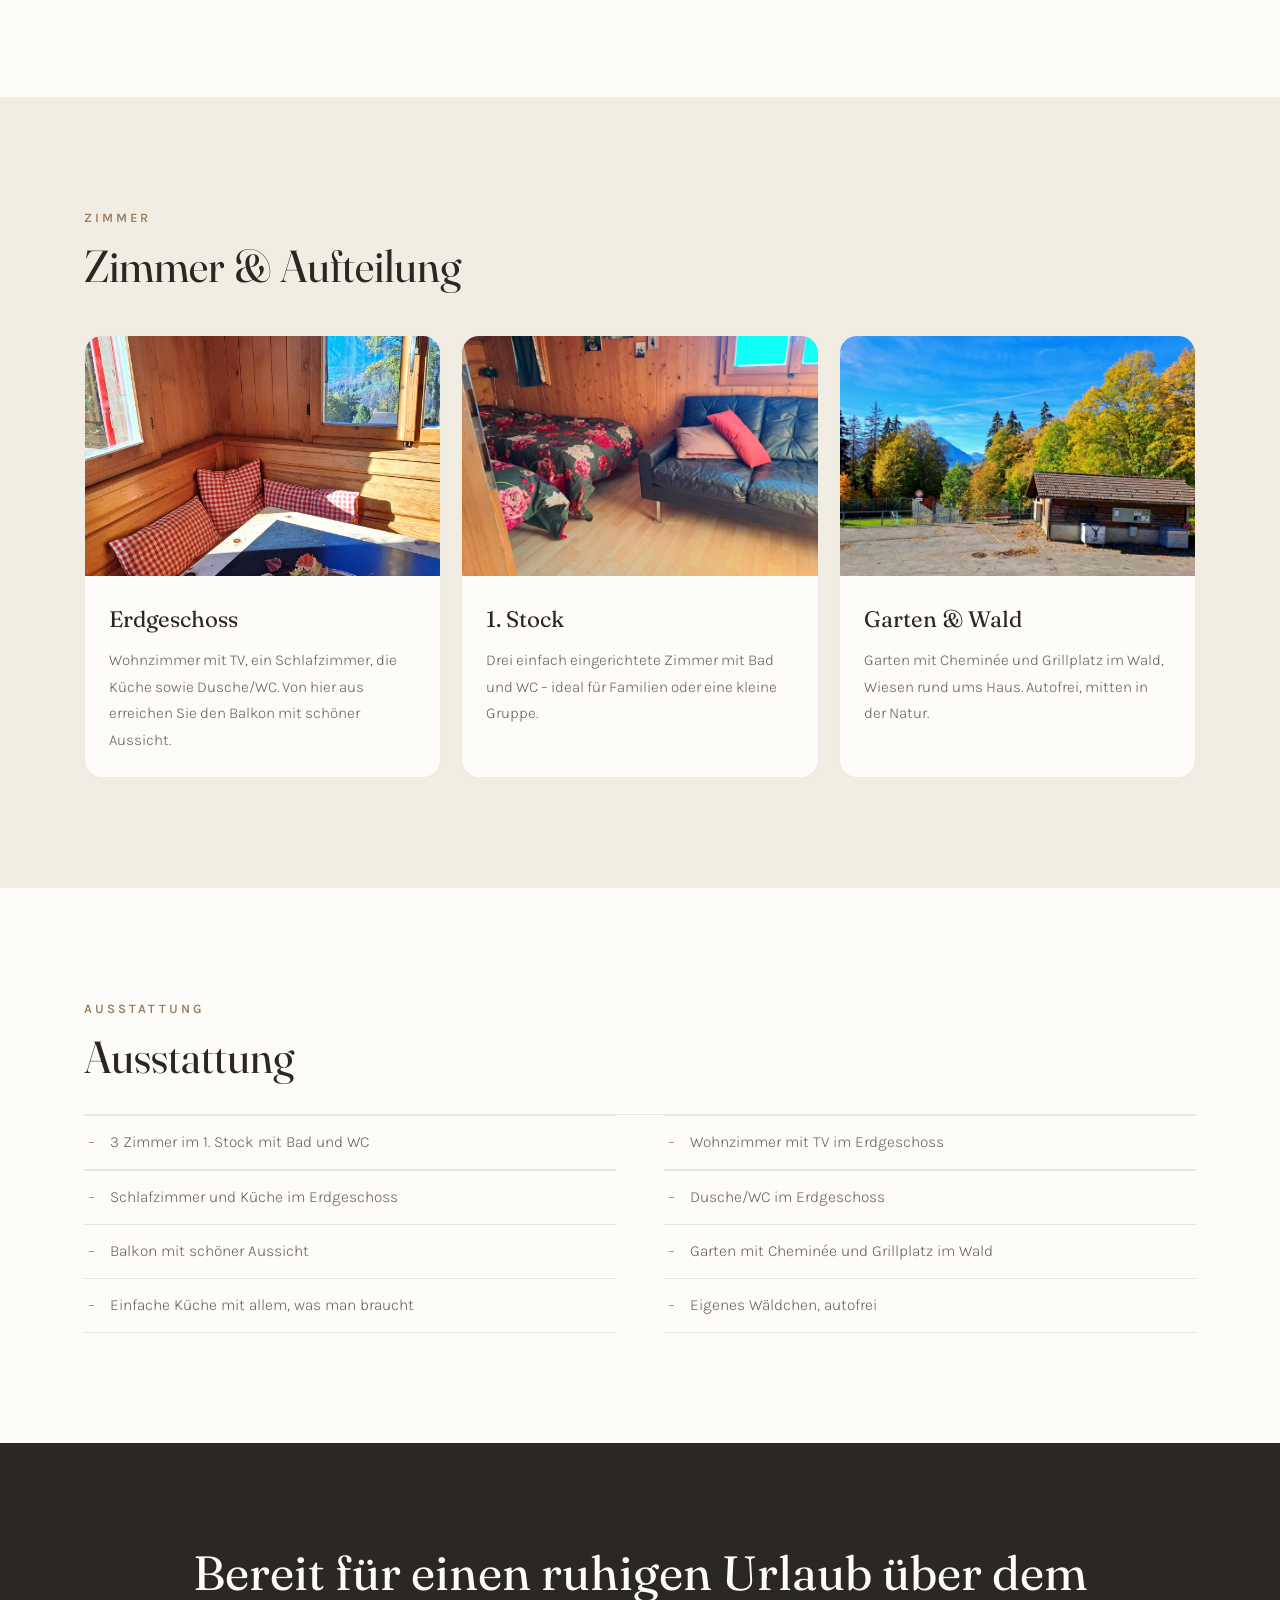
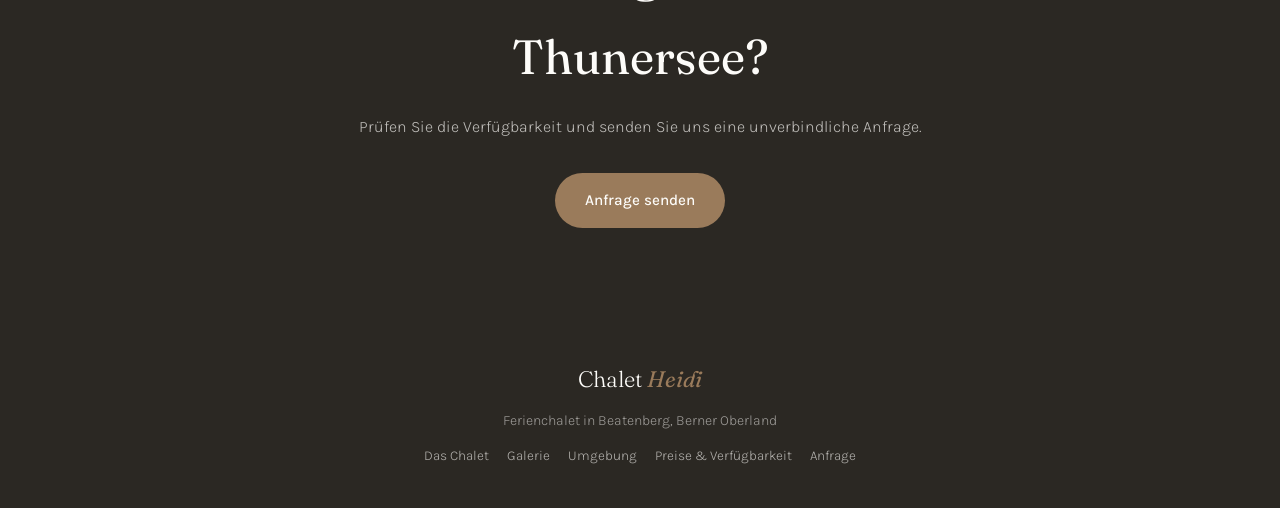
==== commit f4428737: "Bilder Erdgeschoss und 1. Stock getauscht Co-authored-by: olafderzweite730 <olafderzweite730@users.n" ====
--- a/chalet.html
+++ b/chalet.html
@@ -56,14 +56,14 @@
     <h2 class="section-title" data-i18n="rooms_title">Zimmer &amp; Aufteilung</h2>
     <div class="cards">
       <div class="card">
-        <img src="images/photo-19.jpg" alt="Wohnzimmer" loading="lazy">
+        <img src="images/photo-27.jpg" alt="Wohnzimmer im Erdgeschoss" loading="lazy">
         <div class="card-body">
           <h3 data-i18n="room_eg_title">Erdgeschoss</h3>
           <p data-i18n="room_eg_text">Wohnzimmer mit TV, ein Schlafzimmer, die Küche sowie Dusche/WC. Von hier aus erreichen Sie den Balkon mit schöner Aussicht.</p>
         </div>
       </div>
       <div class="card">
-        <img src="images/photo-27.jpg" alt="Schlafzimmer im 1. Stock" loading="lazy">
+        <img src="images/photo-19.jpg" alt="Schlafzimmer im 1. Stock" loading="lazy">
         <div class="card-body">
           <h3 data-i18n="room_og_title">1. Stock</h3>
           <p data-i18n="room_og_text">Drei einfach eingerichtete Zimmer mit Bad und WC – ideal für Familien oder eine kleine Gruppe.</p>
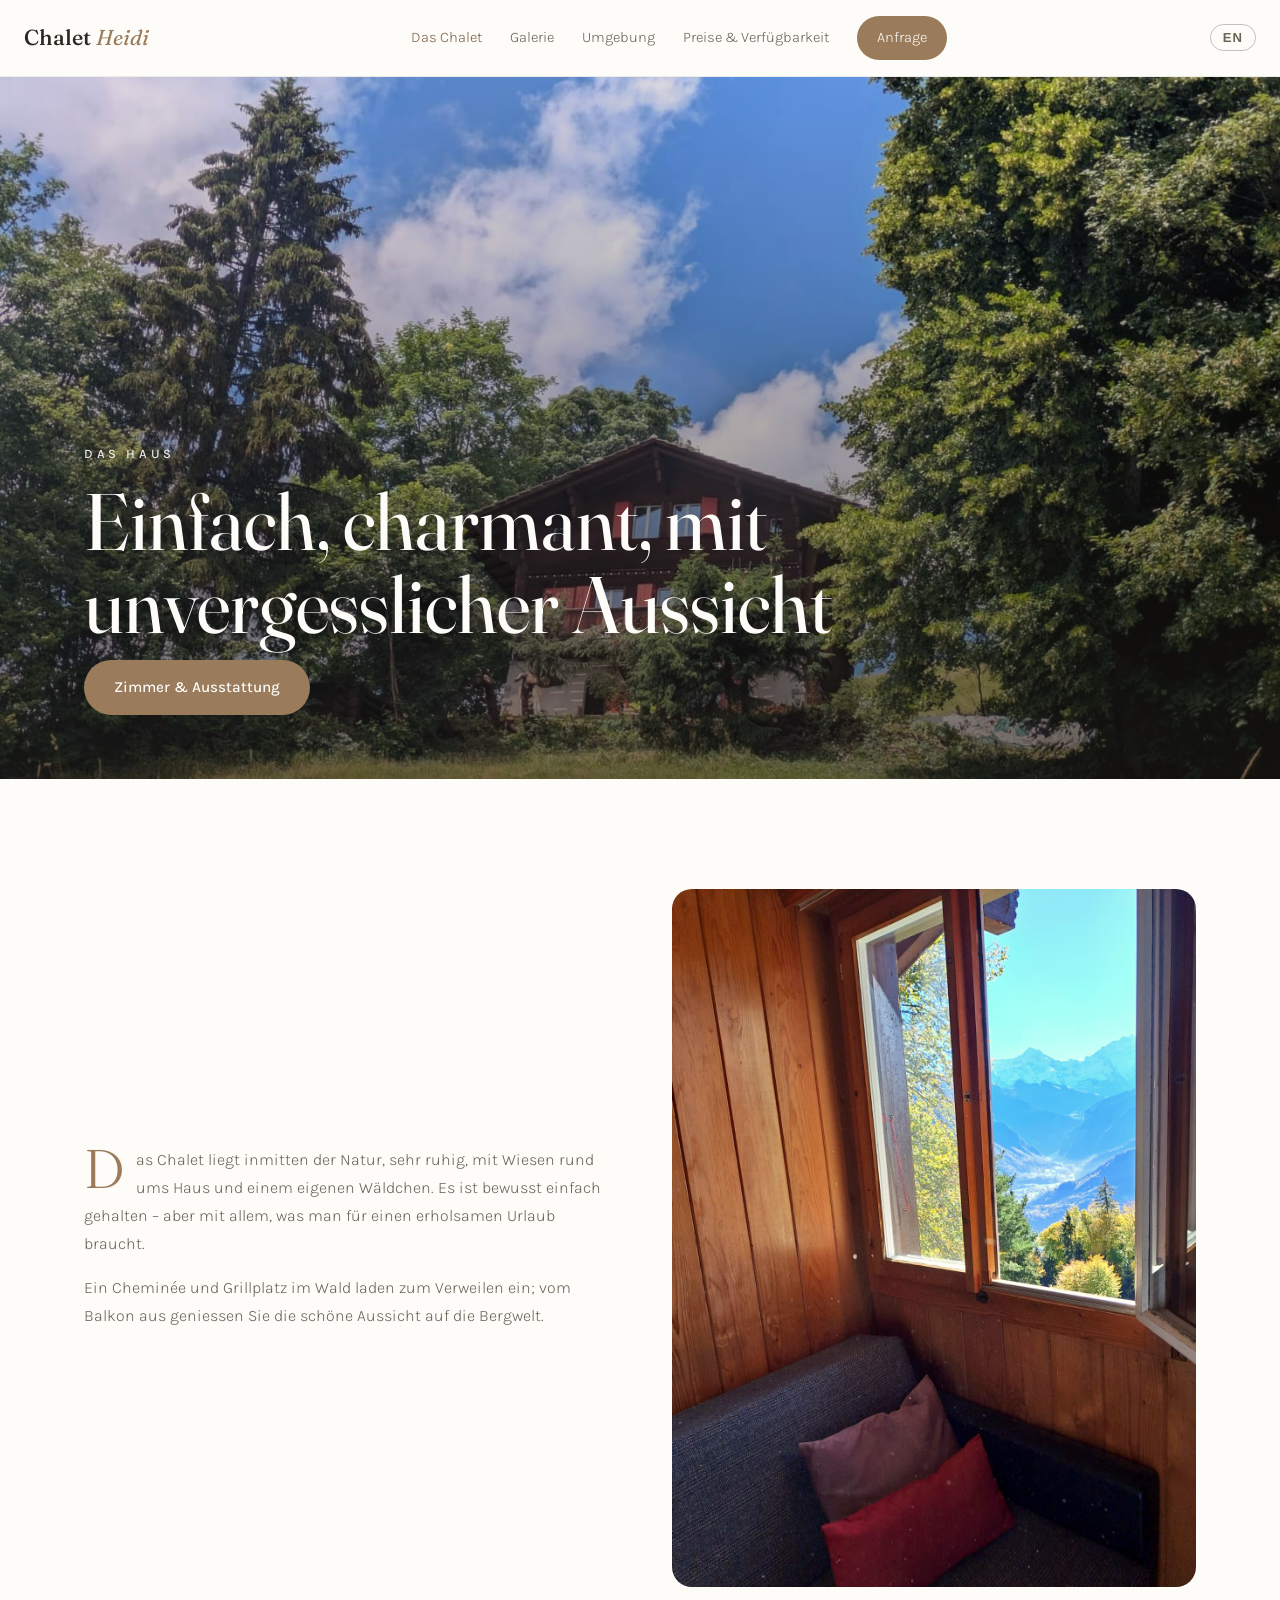
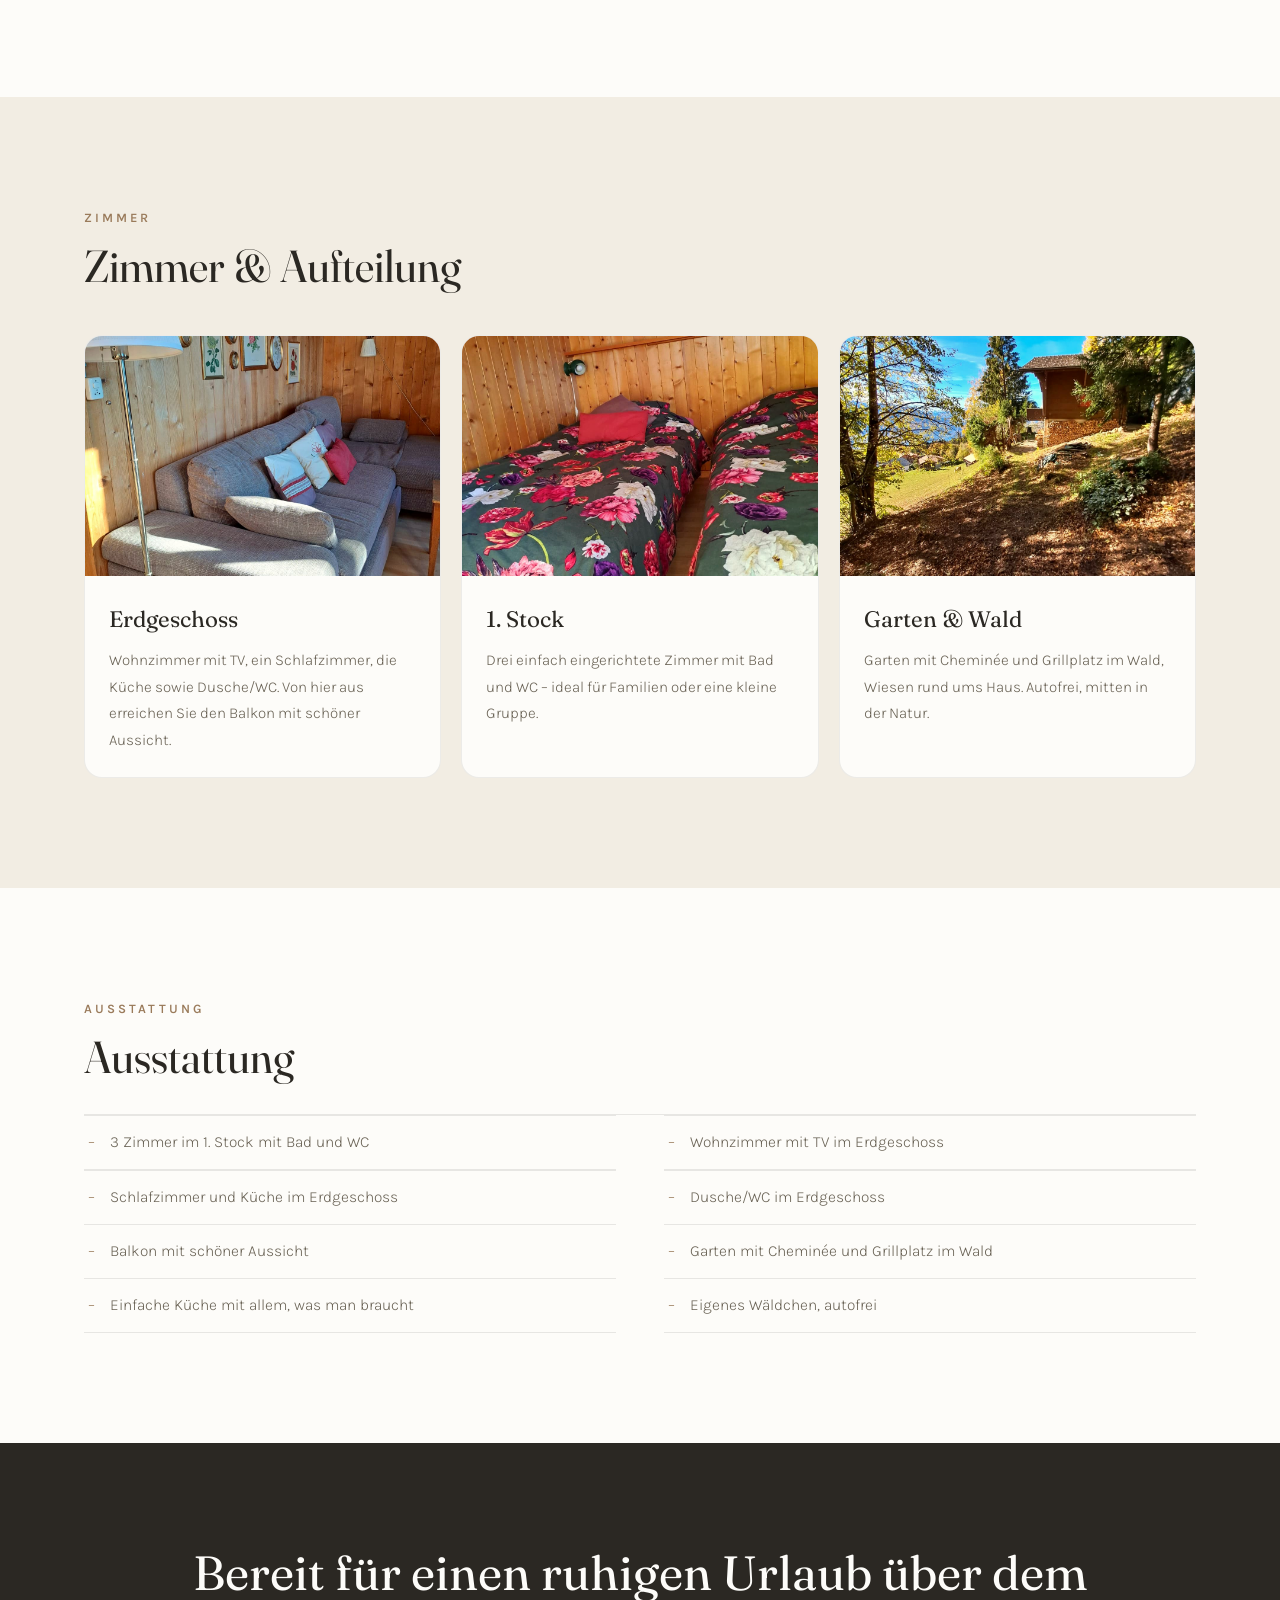
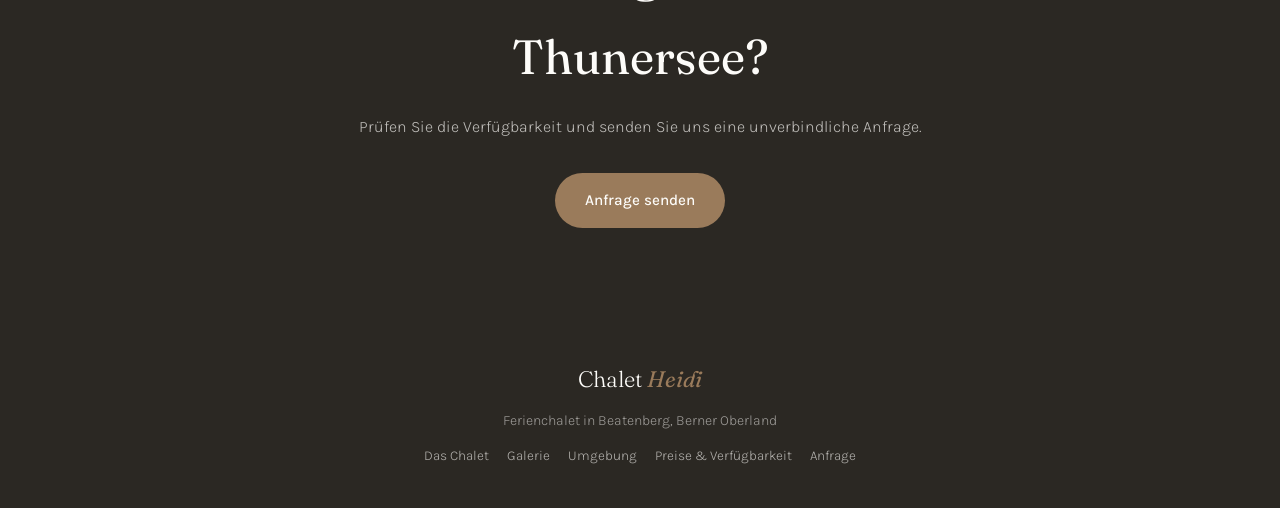
==== commit a70e5529: "Zimmer-Karten verbessern: Wohnzimmer (28) fuer EG, Zwei-Bett-Zimmer (17) fuer 1. Stock, Chalet im Wa" ====
--- a/chalet.html
+++ b/chalet.html
@@ -56,21 +56,21 @@
     <h2 class="section-title" data-i18n="rooms_title">Zimmer &amp; Aufteilung</h2>
     <div class="cards">
       <div class="card">
-        <img src="images/photo-27.jpg" alt="Wohnzimmer im Erdgeschoss" loading="lazy">
+        <img src="images/photo-28.jpg" alt="Wohnzimmer im Erdgeschoss" loading="lazy">
         <div class="card-body">
           <h3 data-i18n="room_eg_title">Erdgeschoss</h3>
           <p data-i18n="room_eg_text">Wohnzimmer mit TV, ein Schlafzimmer, die Küche sowie Dusche/WC. Von hier aus erreichen Sie den Balkon mit schöner Aussicht.</p>
         </div>
       </div>
       <div class="card">
-        <img src="images/photo-19.jpg" alt="Schlafzimmer im 1. Stock" loading="lazy">
+        <img src="images/photo-17.jpg" alt="Zimmer im 1. Stock" loading="lazy">
         <div class="card-body">
           <h3 data-i18n="room_og_title">1. Stock</h3>
           <p data-i18n="room_og_text">Drei einfach eingerichtete Zimmer mit Bad und WC – ideal für Familien oder eine kleine Gruppe.</p>
         </div>
       </div>
       <div class="card">
-        <img src="images/photo-10.jpg" alt="Garten und Wald" loading="lazy">
+        <img src="images/photo-12.jpg" alt="Chalet im eigenen Wäldchen" loading="lazy">
         <div class="card-body">
           <h3 data-i18n="room_garden_title">Garten &amp; Wald</h3>
           <p data-i18n="room_garden_text">Garten mit Cheminée und Grillplatz im Wald, Wiesen rund ums Haus. Autofrei, mitten in der Natur.</p>
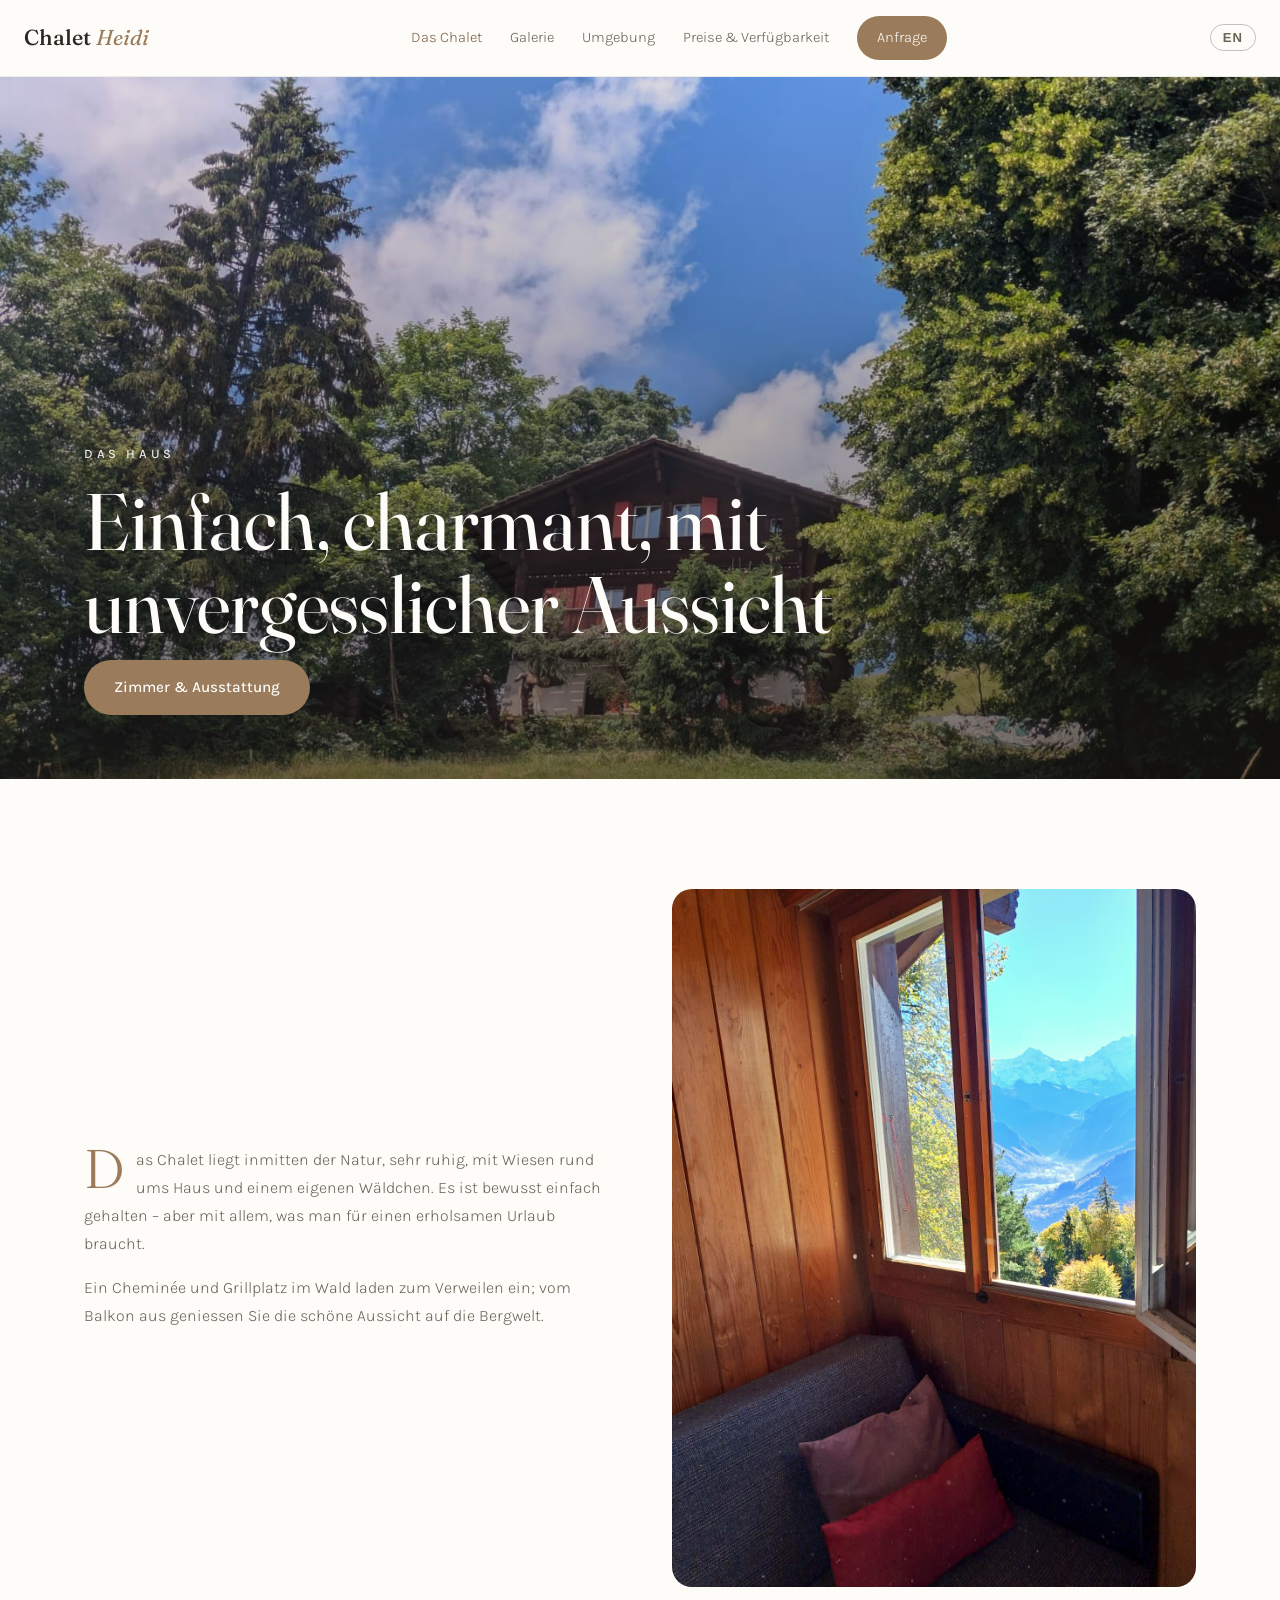
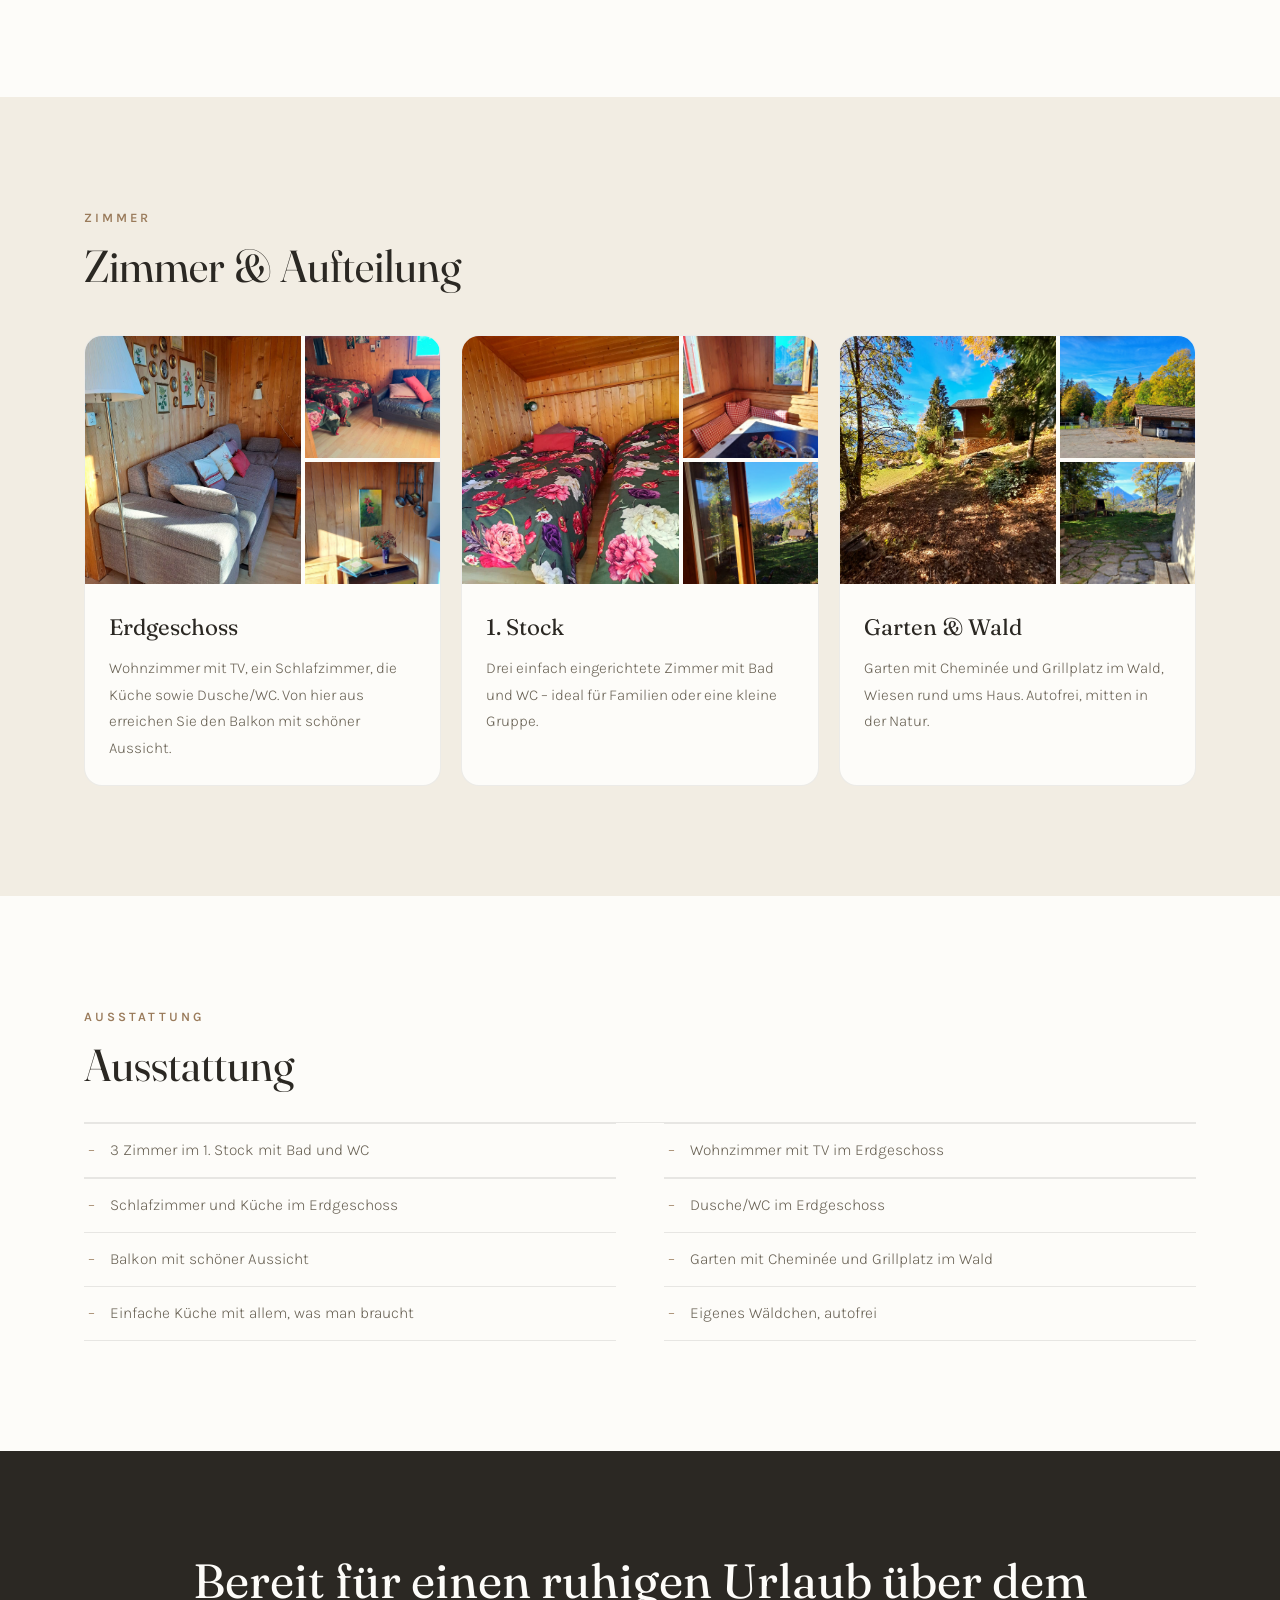
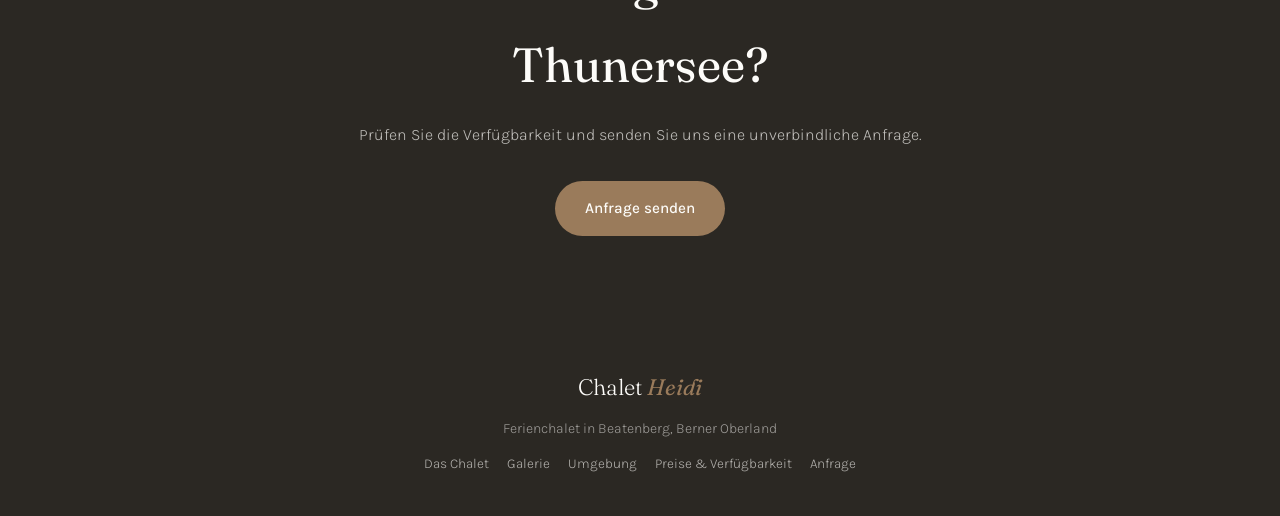
==== commit f3620b1c: "Zimmer-Karten mit je drei Bildern (Wohn-/Schlaf-/Kueche EG, Zimmer OG, Garten) Co-authored-by: olafd" ====
--- a/chalet.html
+++ b/chalet.html
@@ -56,21 +56,33 @@
     <h2 class="section-title" data-i18n="rooms_title">Zimmer &amp; Aufteilung</h2>
     <div class="cards">
       <div class="card">
-        <img src="images/photo-28.jpg" alt="Wohnzimmer im Erdgeschoss" loading="lazy">
+        <div class="card-images">
+          <img src="images/photo-28.jpg" alt="Wohnzimmer im Erdgeschoss" loading="lazy">
+          <img src="images/photo-19.jpg" alt="Schlafzimmer im Erdgeschoss" loading="lazy">
+          <img src="images/photo-25.jpg" alt="Küche im Erdgeschoss" loading="lazy">
+        </div>
         <div class="card-body">
           <h3 data-i18n="room_eg_title">Erdgeschoss</h3>
           <p data-i18n="room_eg_text">Wohnzimmer mit TV, ein Schlafzimmer, die Küche sowie Dusche/WC. Von hier aus erreichen Sie den Balkon mit schöner Aussicht.</p>
         </div>
       </div>
       <div class="card">
-        <img src="images/photo-17.jpg" alt="Zimmer im 1. Stock" loading="lazy">
+        <div class="card-images">
+          <img src="images/photo-17.jpg" alt="Zimmer mit zwei Betten im 1. Stock" loading="lazy">
+          <img src="images/photo-27.jpg" alt="Sitzplatz im 1. Stock" loading="lazy">
+          <img src="images/photo-30.jpg" alt="Aussicht vom 1. Stock" loading="lazy">
+        </div>
         <div class="card-body">
           <h3 data-i18n="room_og_title">1. Stock</h3>
           <p data-i18n="room_og_text">Drei einfach eingerichtete Zimmer mit Bad und WC – ideal für Familien oder eine kleine Gruppe.</p>
         </div>
       </div>
       <div class="card">
-        <img src="images/photo-12.jpg" alt="Chalet im eigenen Wäldchen" loading="lazy">
+        <div class="card-images">
+          <img src="images/photo-12.jpg" alt="Chalet im eigenen Wäldchen" loading="lazy">
+          <img src="images/photo-10.jpg" alt="Garten beim Chalet" loading="lazy">
+          <img src="images/photo-13.jpg" alt="Garten mit Sitzplatz" loading="lazy">
+        </div>
         <div class="card-body">
           <h3 data-i18n="room_garden_title">Garten &amp; Wald</h3>
           <p data-i18n="room_garden_text">Garten mit Cheminée und Grillplatz im Wald, Wiesen rund ums Haus. Autofrei, mitten in der Natur.</p>
--- a/css/style.css
+++ b/css/style.css
@@ -254,6 +254,17 @@
 
 .card img { width: 100%; height: 240px; object-fit: cover; }
 
+.card-images {
+  display: grid;
+  grid-template-columns: 1.6fr 1fr;
+  grid-auto-rows: 122px;
+  gap: 4px;
+}
+
+.card-images img { width: 100%; height: 100%; object-fit: cover; display: block; }
+
+.card-images img:first-child { grid-row: span 2; }
+
 .card-body { padding: 24px; }
 
 .card-body h3 {
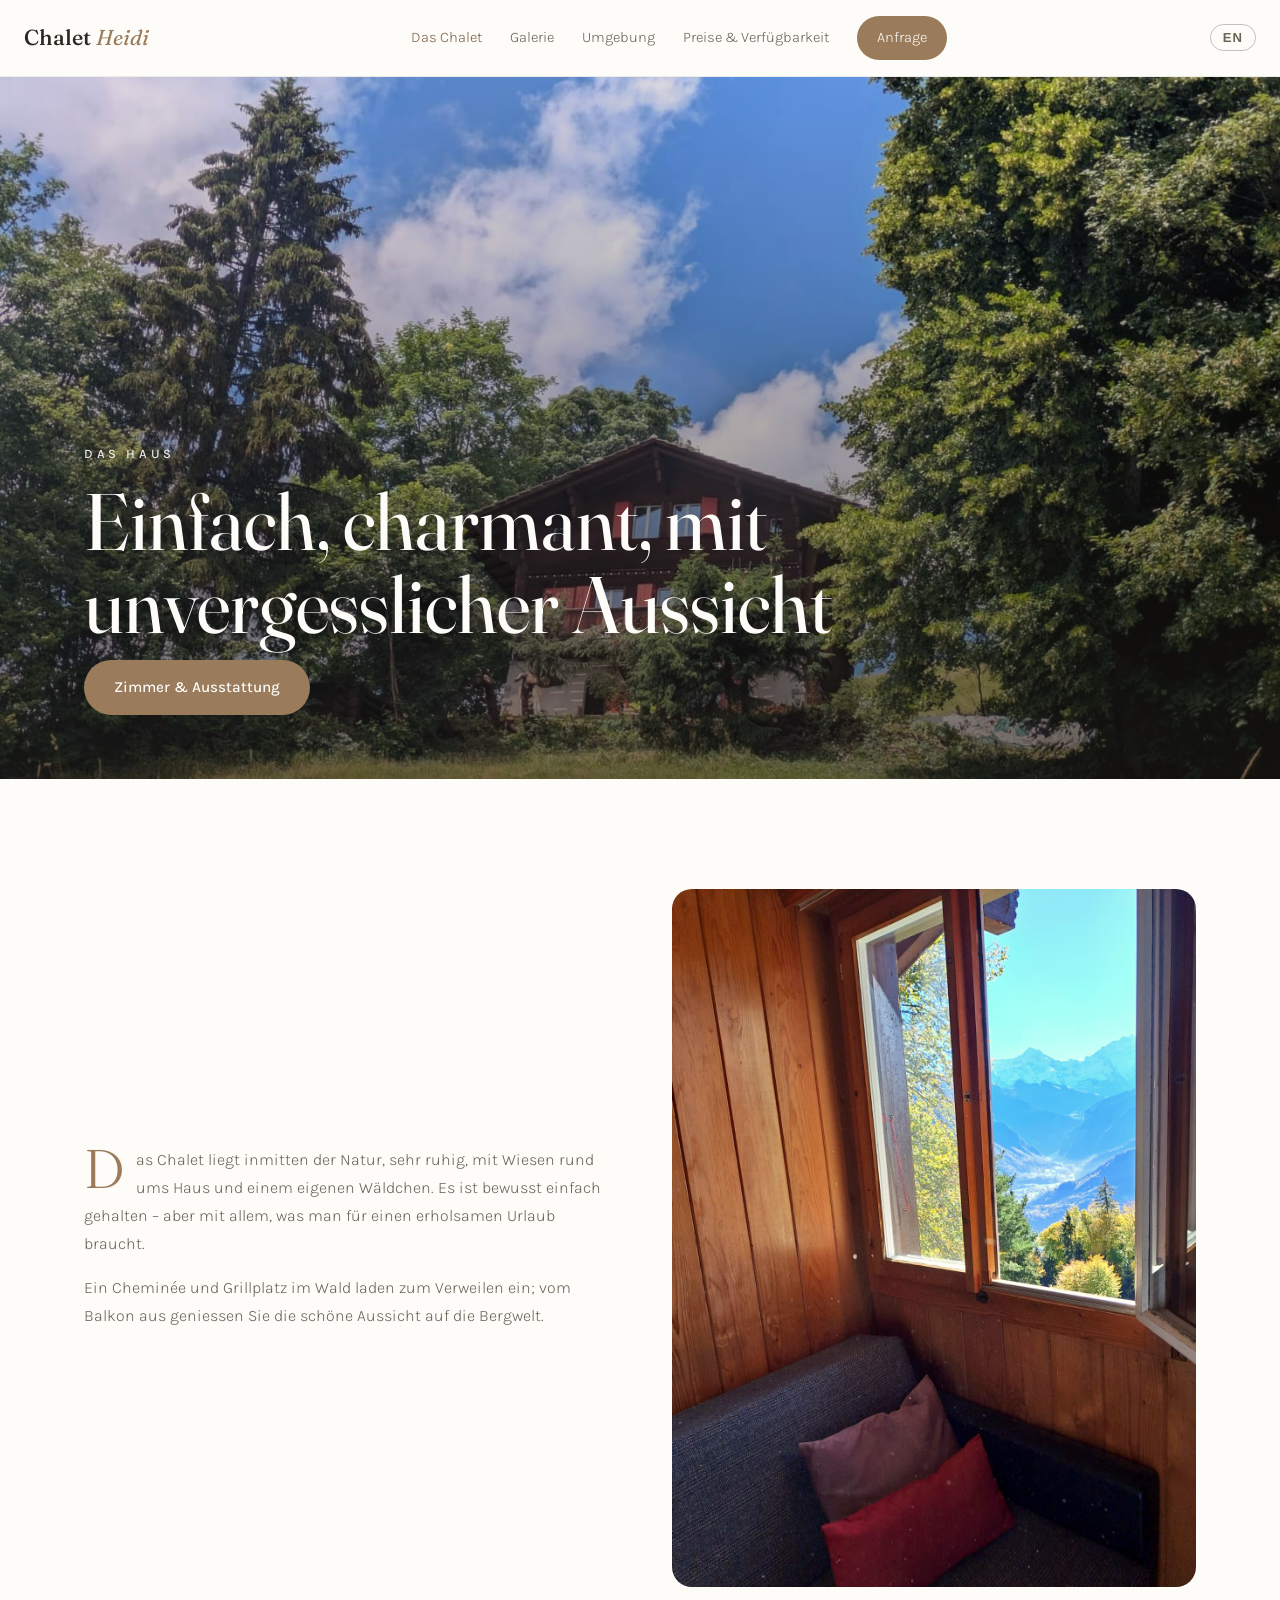
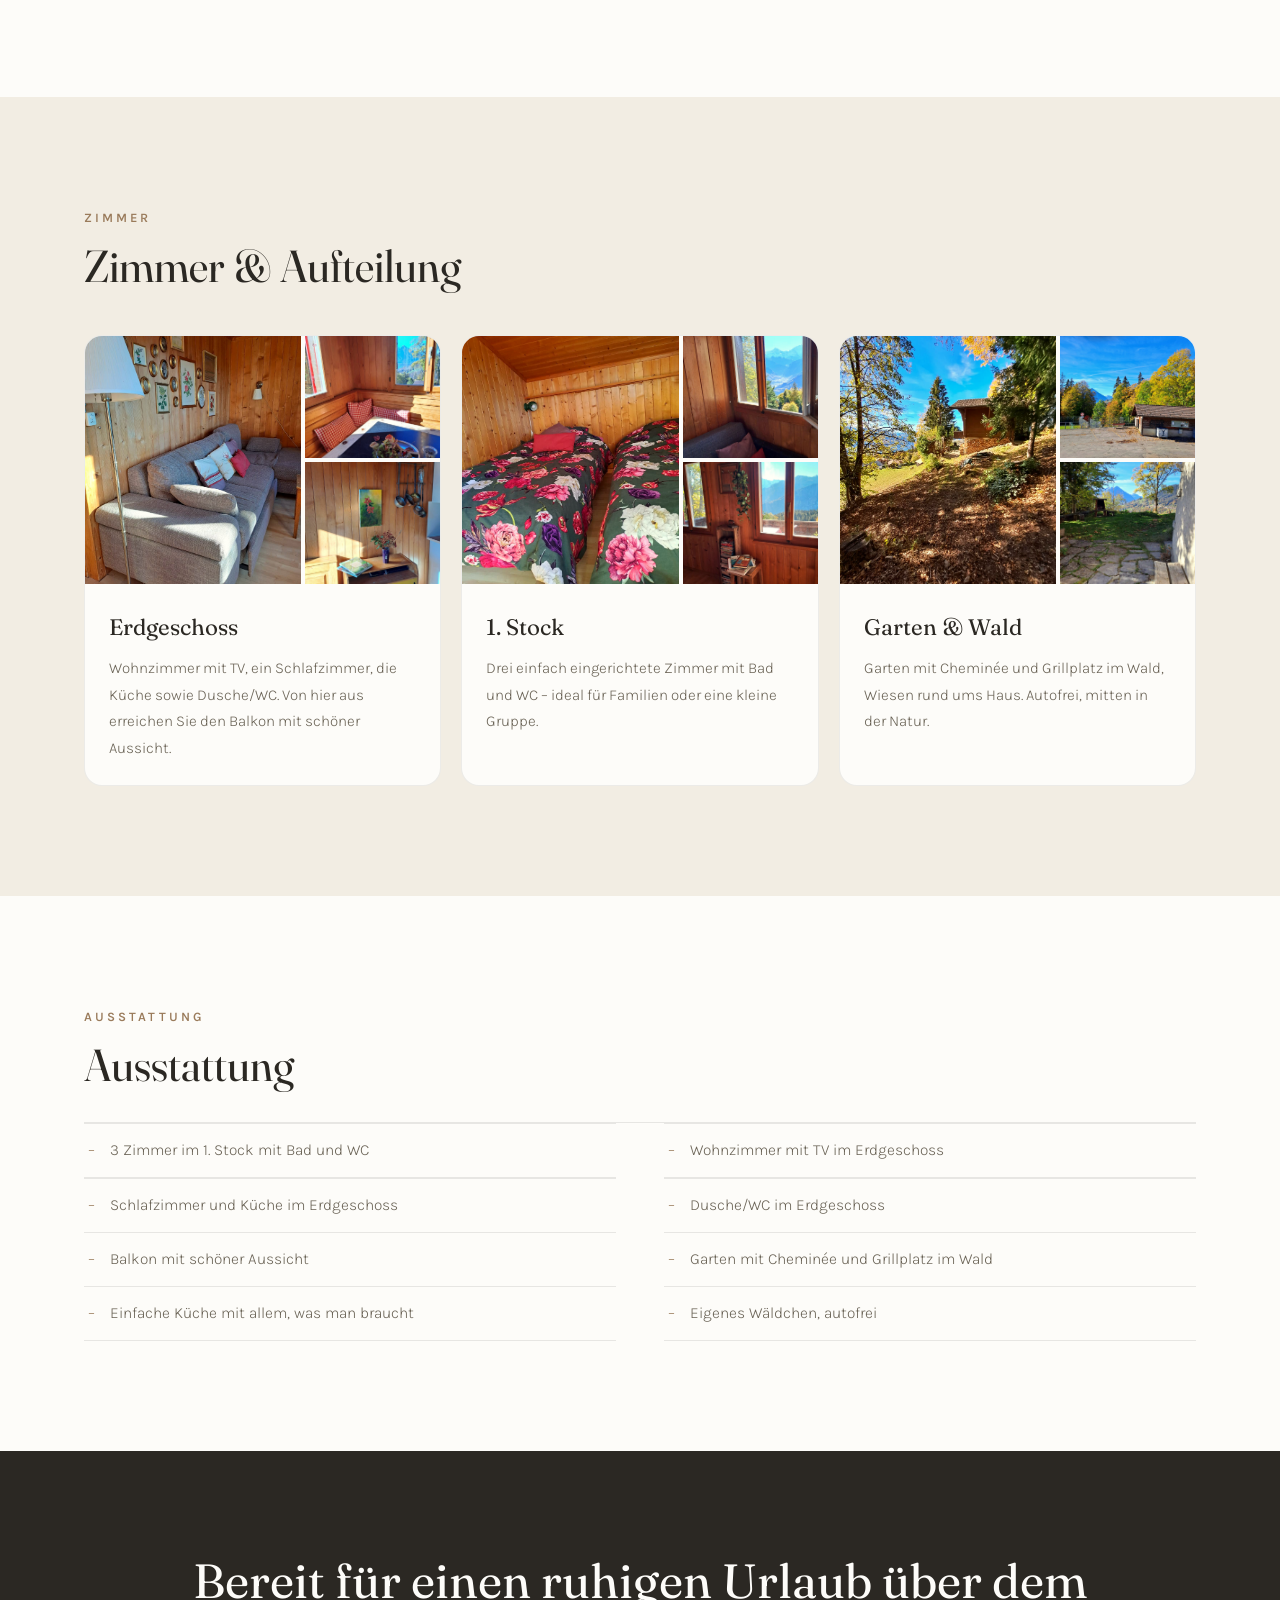
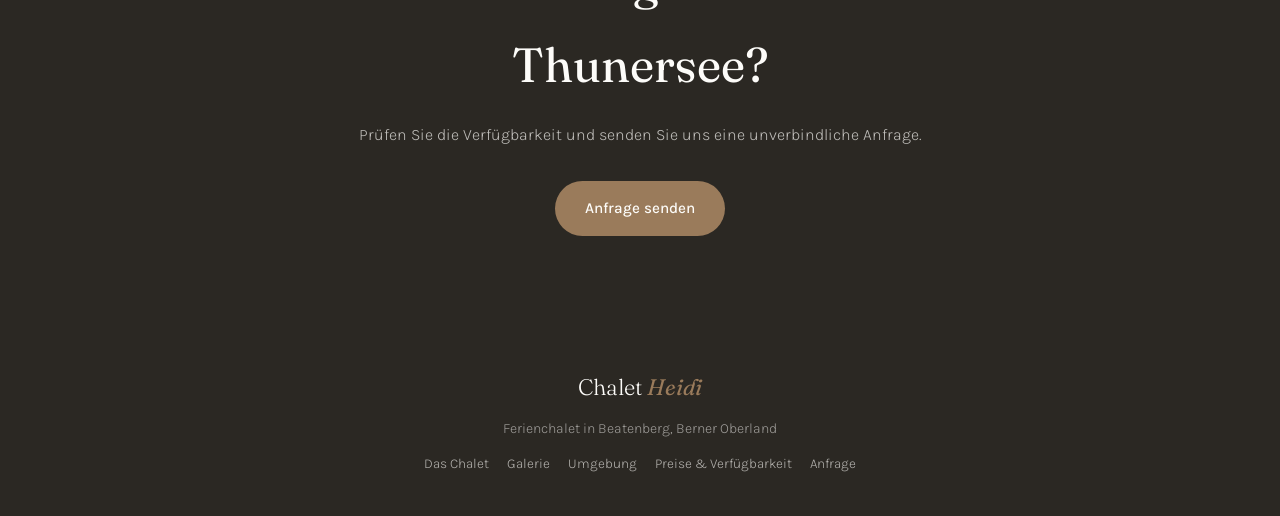
==== commit 6efd4739: "Karten korrigieren: Sitzplatz/Liegestuehl-Aussicht ins Erdgeschoss, andere Raeume fuer 1. Stock Co-a" ====
--- a/chalet.html
+++ b/chalet.html
@@ -58,7 +58,7 @@
       <div class="card">
         <div class="card-images">
           <img src="images/photo-28.jpg" alt="Wohnzimmer im Erdgeschoss" loading="lazy">
-          <img src="images/photo-19.jpg" alt="Schlafzimmer im Erdgeschoss" loading="lazy">
+          <img src="images/photo-27.jpg" alt="Sitzplatz im Erdgeschoss" loading="lazy">
           <img src="images/photo-25.jpg" alt="Küche im Erdgeschoss" loading="lazy">
         </div>
         <div class="card-body">
@@ -69,8 +69,8 @@
       <div class="card">
         <div class="card-images">
           <img src="images/photo-17.jpg" alt="Zimmer mit zwei Betten im 1. Stock" loading="lazy">
-          <img src="images/photo-27.jpg" alt="Sitzplatz im 1. Stock" loading="lazy">
-          <img src="images/photo-30.jpg" alt="Aussicht vom 1. Stock" loading="lazy">
+          <img src="images/photo-22.jpg" alt="Zimmer mit Panoramafenster im 1. Stock" loading="lazy">
+          <img src="images/photo-31.jpg" alt="Zimmer mit Büchern und Pflanze im 1. Stock" loading="lazy">
         </div>
         <div class="card-body">
           <h3 data-i18n="room_og_title">1. Stock</h3>
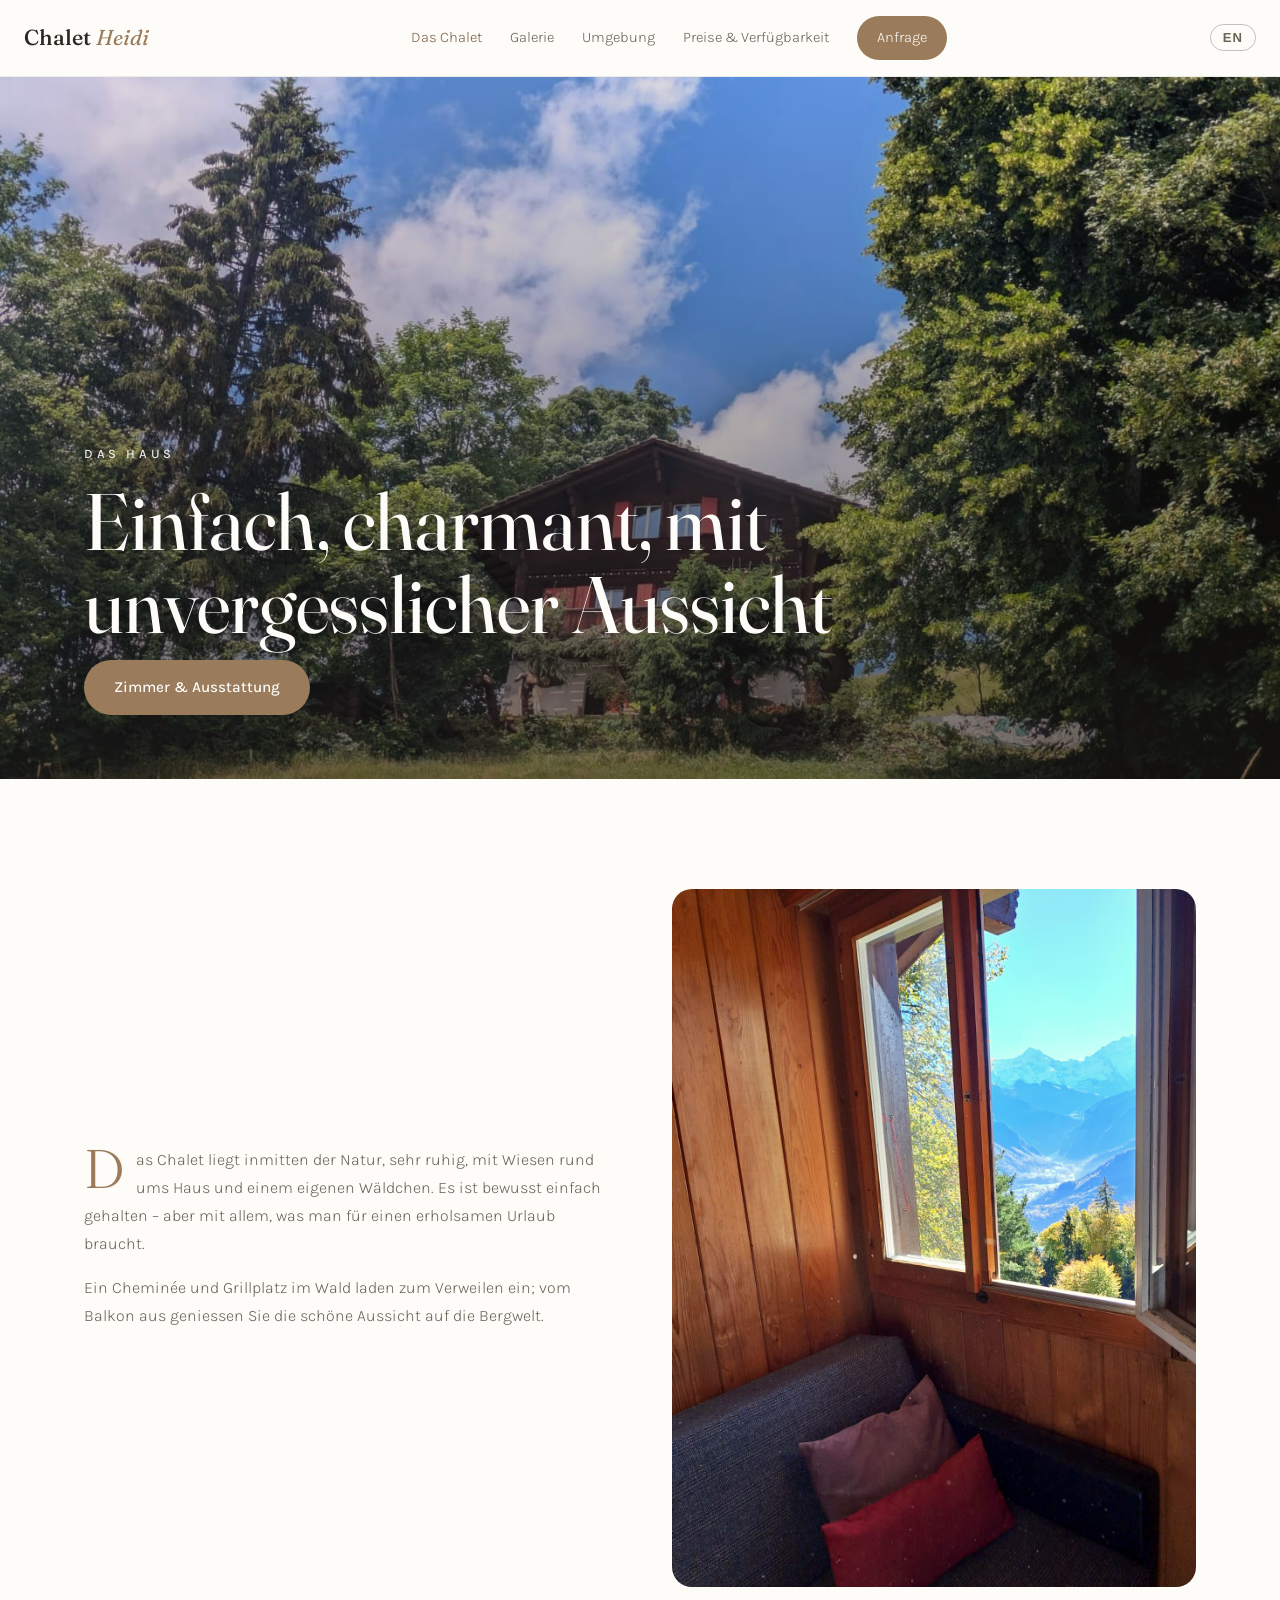
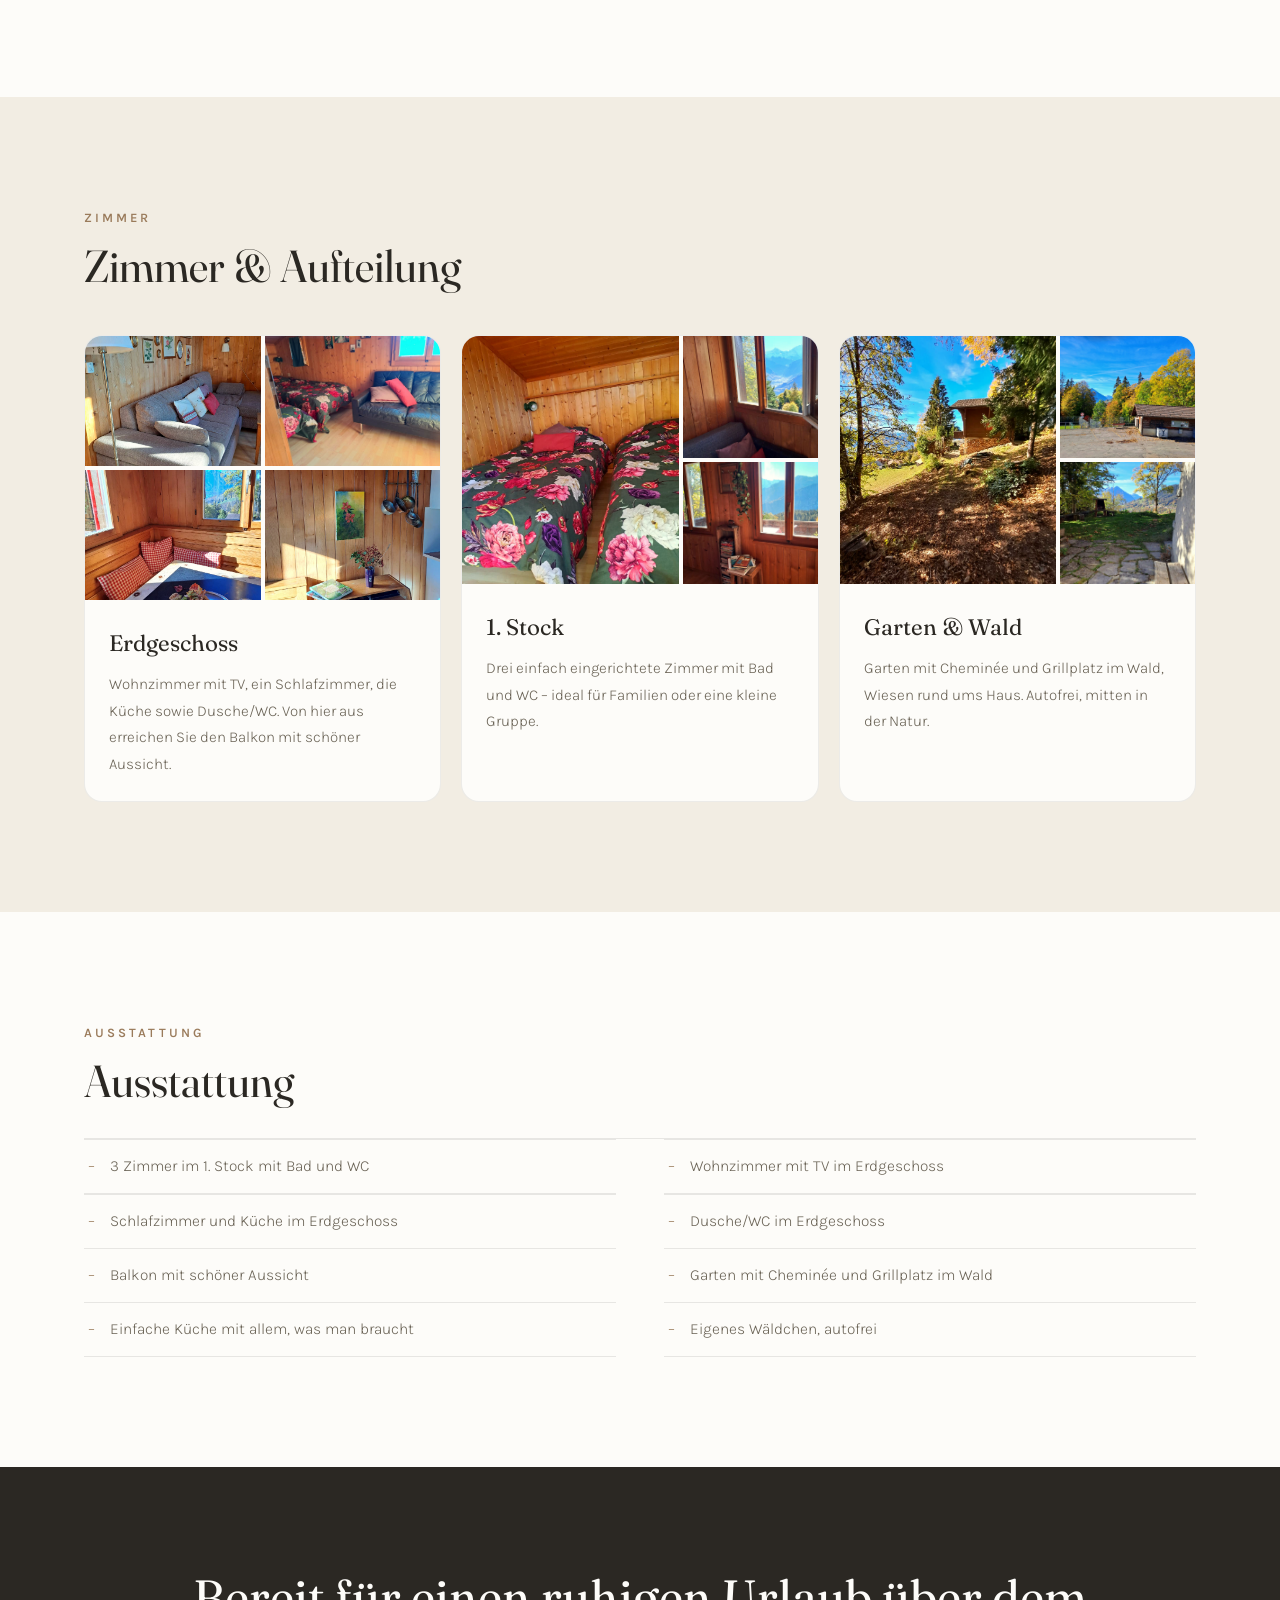
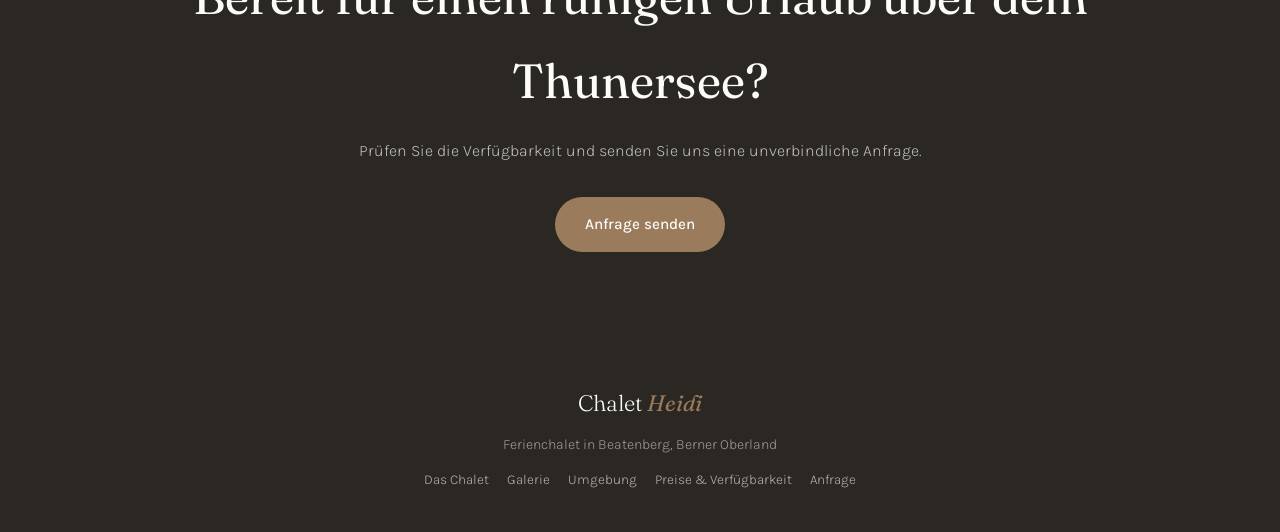
==== commit b85b0ee2: "Erdgeschoss-Karte mit vier Bildern inkl. Sofa+Bett-Zimmer (EG) Co-authored-by: olafderzweite730 <ola" ====
--- a/chalet.html
+++ b/chalet.html
@@ -56,8 +56,9 @@
     <h2 class="section-title" data-i18n="rooms_title">Zimmer &amp; Aufteilung</h2>
     <div class="cards">
       <div class="card">
-        <div class="card-images">
+        <div class="card-images four">
           <img src="images/photo-28.jpg" alt="Wohnzimmer im Erdgeschoss" loading="lazy">
+          <img src="images/photo-19.jpg" alt="Schlafzimmer mit Sofa im Erdgeschoss" loading="lazy">
           <img src="images/photo-27.jpg" alt="Sitzplatz im Erdgeschoss" loading="lazy">
           <img src="images/photo-25.jpg" alt="Küche im Erdgeschoss" loading="lazy">
         </div>
--- a/css/style.css
+++ b/css/style.css
@@ -265,6 +265,13 @@
 
 .card-images img:first-child { grid-row: span 2; }
 
+.card-images.four {
+  grid-template-columns: 1fr 1fr;
+  grid-auto-rows: 130px;
+}
+
+.card-images.four img:first-child { grid-row: span 1; }
+
 .card-body { padding: 24px; }
 
 .card-body h3 {
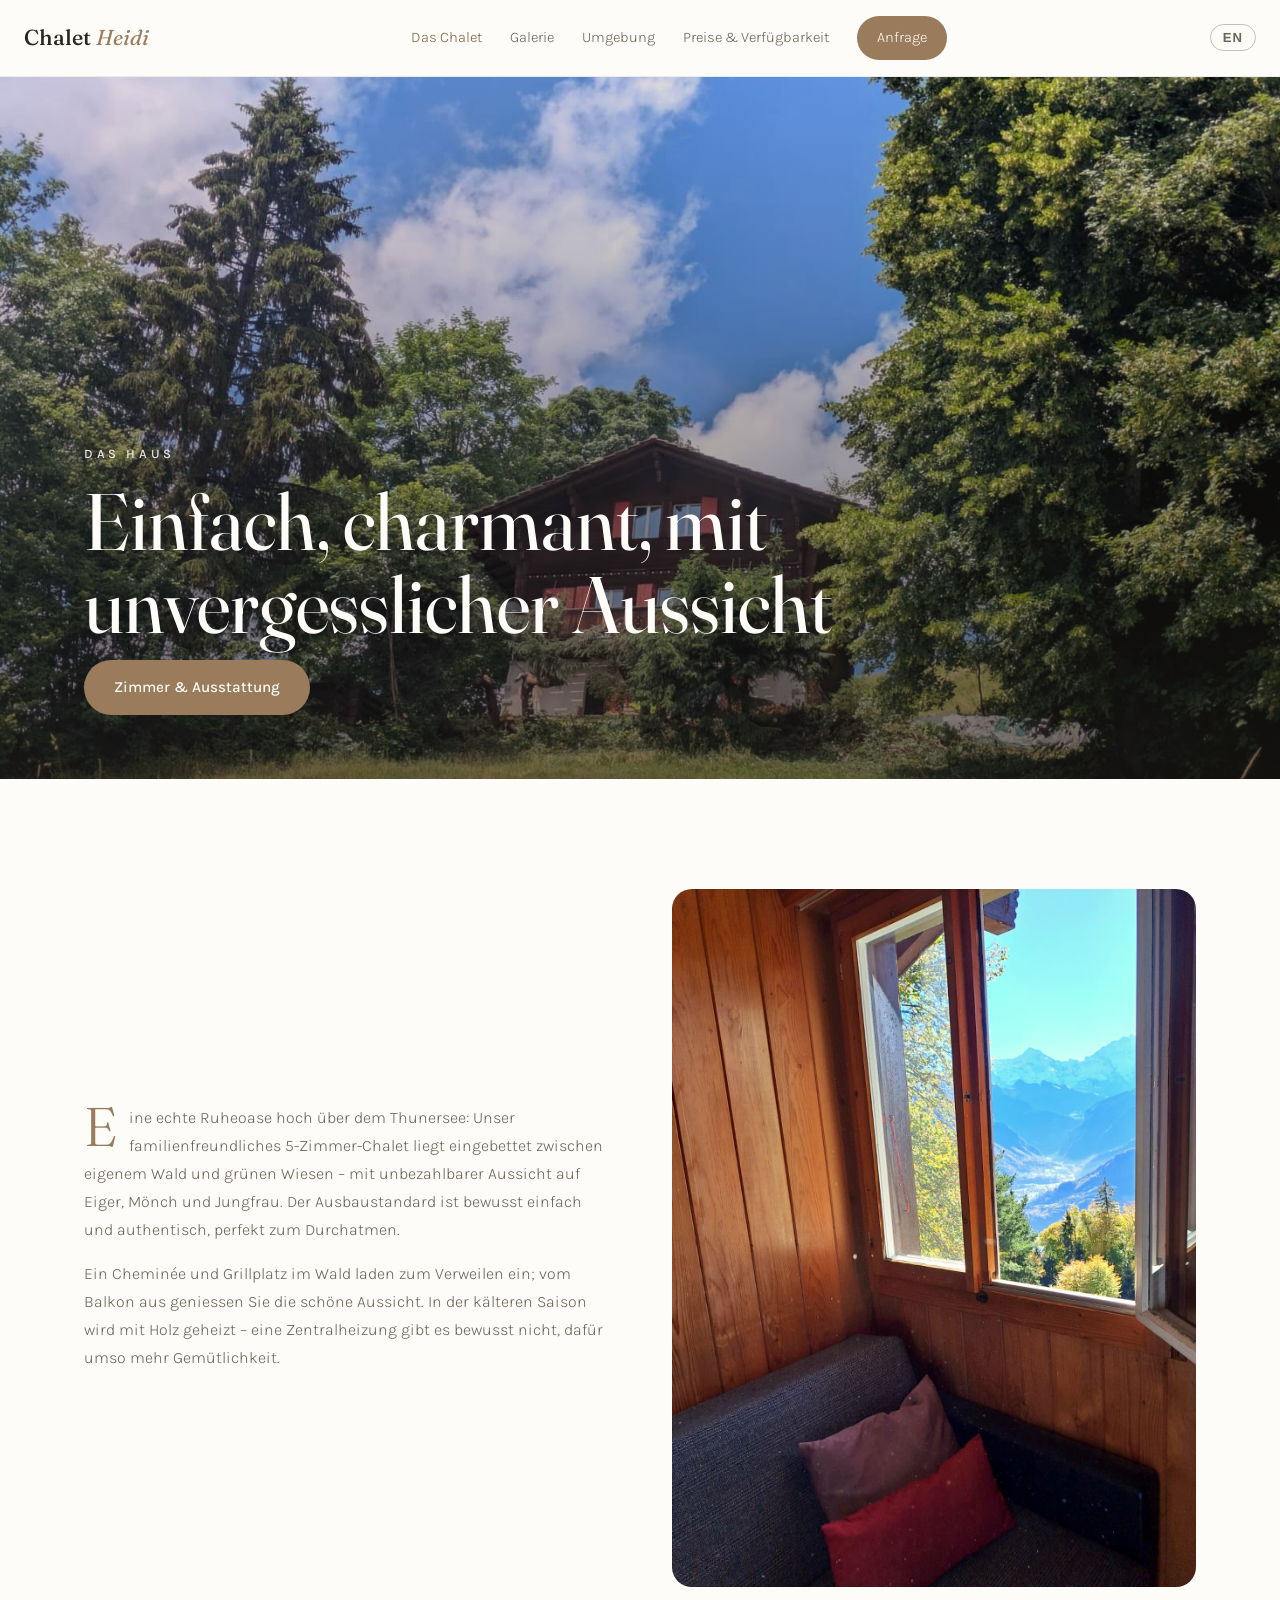
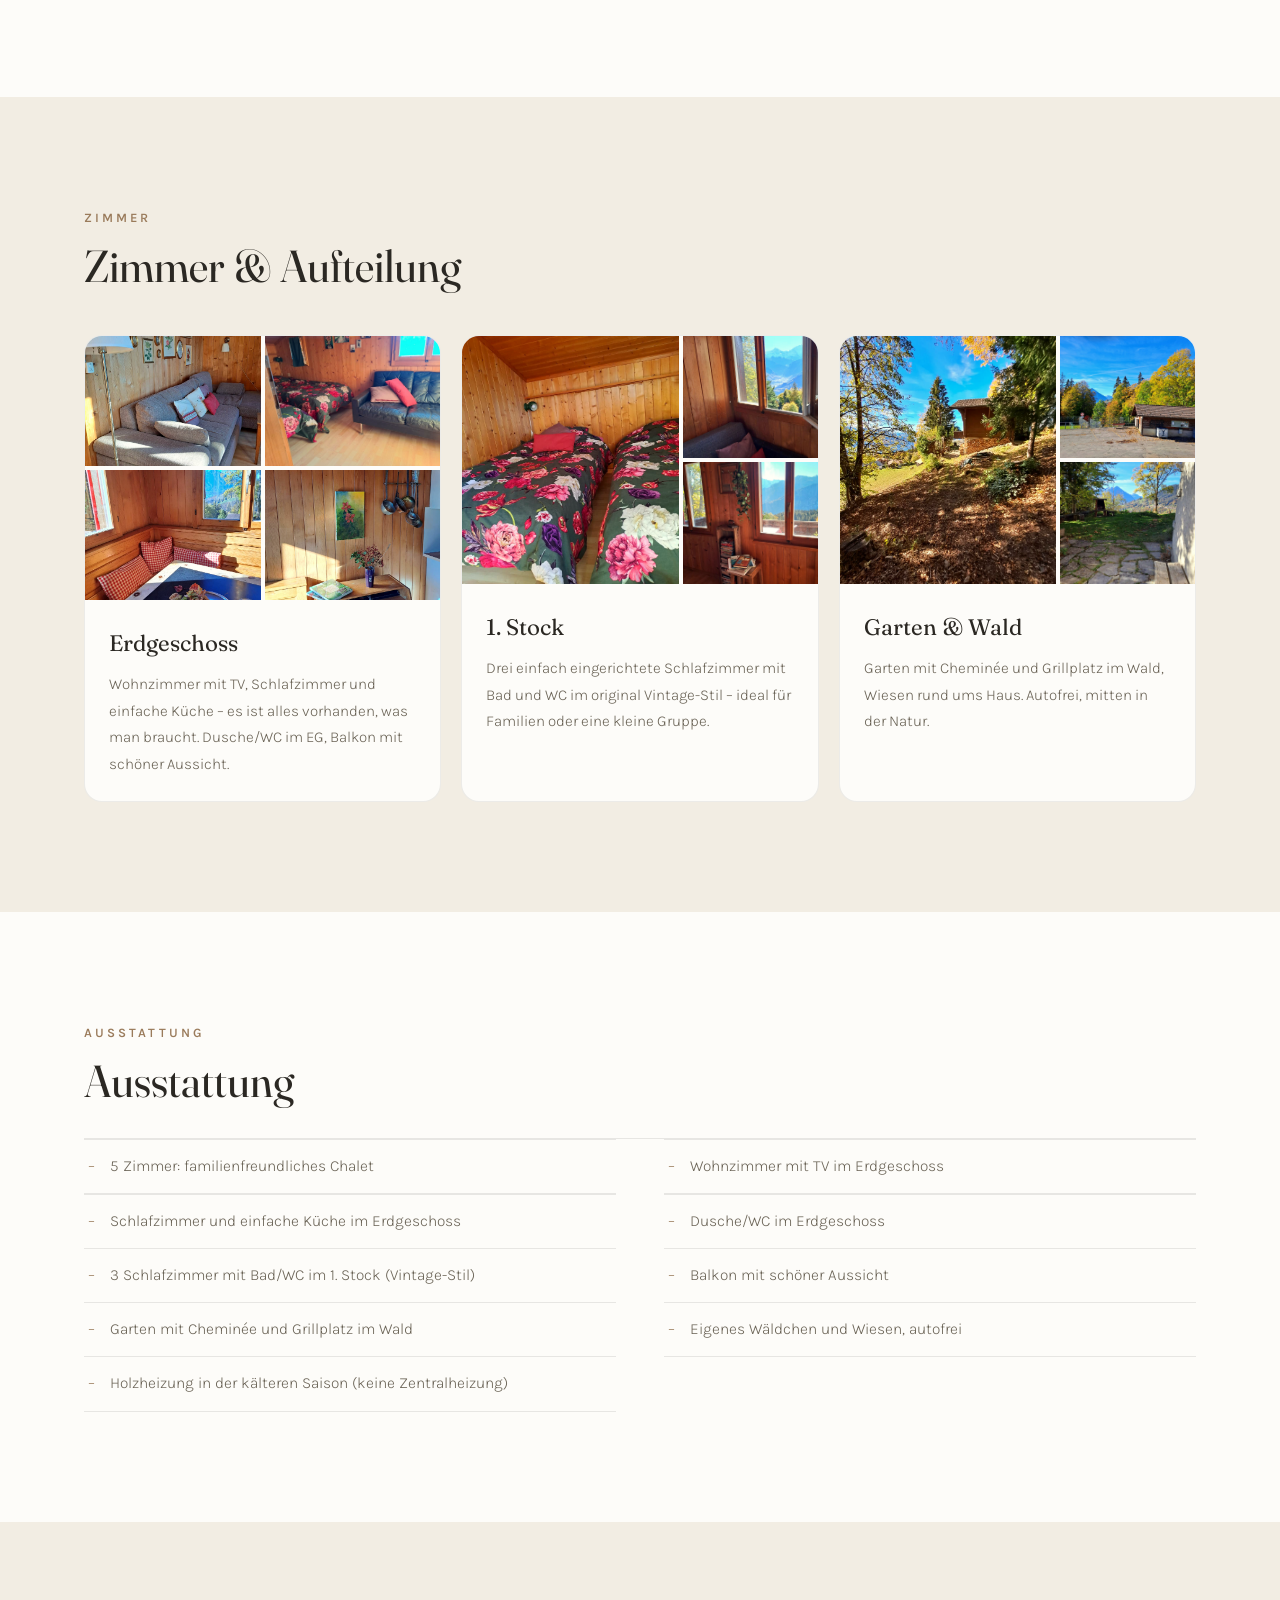
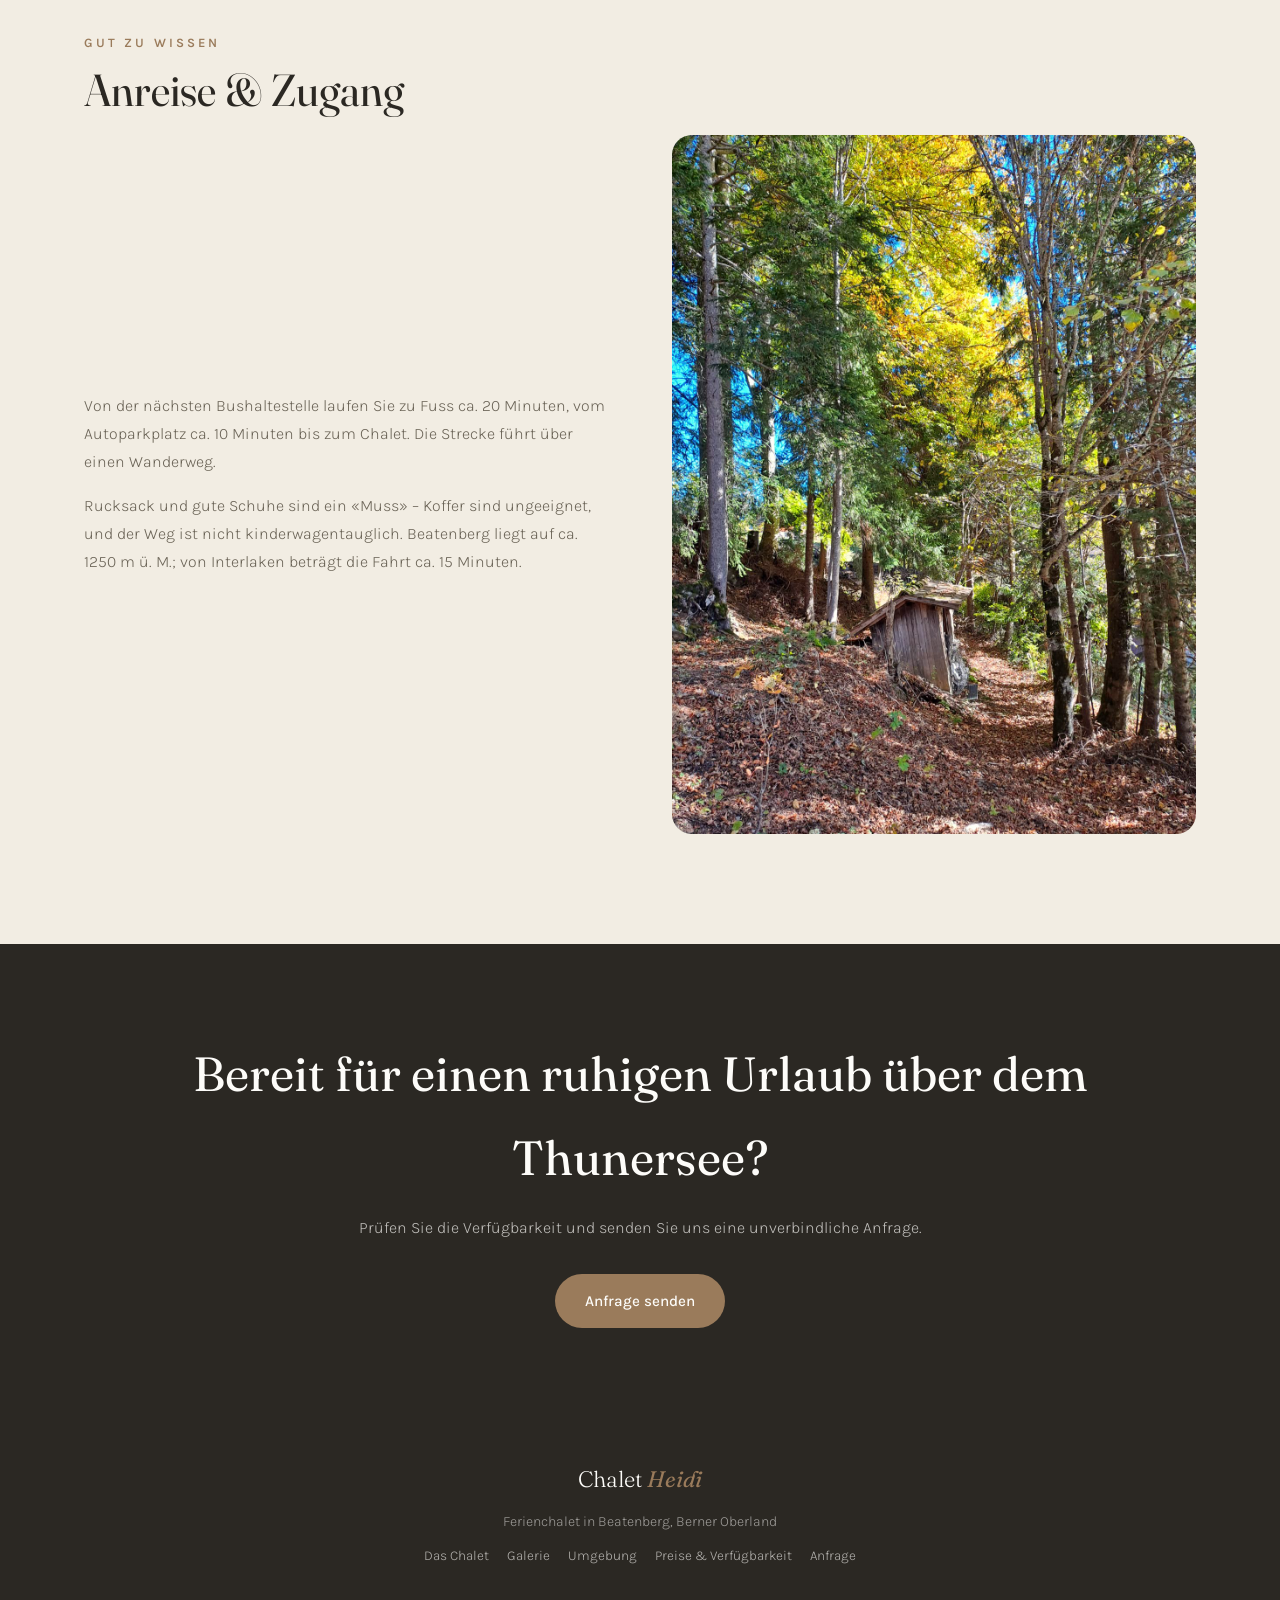
==== commit 6f46b67f: "Echte Inhalte: Ruheoase-Text, 5-Zimmer, Vintage-Bad, Holzheizung, Anreise-Hinweise, echte Preise mit" ====
--- a/chalet.html
+++ b/chalet.html
@@ -42,8 +42,8 @@
   <div class="wrap">
     <div class="split">
       <div class="text-col">
-        <p class="drop" data-i18n="chalet_p1">Das Chalet liegt inmitten der Natur, sehr ruhig, mit Wiesen rund ums Haus und einem eigenen Wäldchen. Es ist bewusst einfach gehalten – aber mit allem, was man für einen erholsamen Urlaub braucht.</p>
-        <p data-i18n="chalet_p2">Ein Cheminée und Grillplatz im Wald laden zum Verweilen ein; vom Balkon aus geniessen Sie die schöne Aussicht auf die Bergwelt.</p>
+        <p class="drop" data-i18n="chalet_p1">Eine echte Ruheoase hoch über dem Thunersee: Unser familienfreundliches 5-Zimmer-Chalet liegt eingebettet zwischen eigenem Wald und grünen Wiesen – mit unbezahlbarer Aussicht auf Eiger, Mönch und Jungfrau. Der Ausbaustandard ist bewusst einfach und authentisch, perfekt zum Durchatmen.</p>
+        <p data-i18n="chalet_p2">Ein Cheminée und Grillplatz im Wald laden zum Verweilen ein; vom Balkon aus geniessen Sie die schöne Aussicht. In der kälteren Saison wird mit Holz geheizt – eine Zentralheizung gibt es bewusst nicht, dafür umso mehr Gemütlichkeit.</p>
       </div>
       <img src="images/photo-22.jpg" alt="Gemütliches Wohnzimmer" loading="lazy">
     </div>
@@ -64,7 +64,7 @@
         </div>
         <div class="card-body">
           <h3 data-i18n="room_eg_title">Erdgeschoss</h3>
-          <p data-i18n="room_eg_text">Wohnzimmer mit TV, ein Schlafzimmer, die Küche sowie Dusche/WC. Von hier aus erreichen Sie den Balkon mit schöner Aussicht.</p>
+          <p data-i18n="room_eg_text">Wohnzimmer mit TV, Schlafzimmer und einfache Küche – es ist alles vorhanden, was man braucht. Dusche/WC im EG, Balkon mit schöner Aussicht.</p>
         </div>
       </div>
       <div class="card">
@@ -75,7 +75,7 @@
         </div>
         <div class="card-body">
           <h3 data-i18n="room_og_title">1. Stock</h3>
-          <p data-i18n="room_og_text">Drei einfach eingerichtete Zimmer mit Bad und WC – ideal für Familien oder eine kleine Gruppe.</p>
+          <p data-i18n="room_og_text">Drei einfach eingerichtete Schlafzimmer mit Bad und WC im original Vintage-Stil – ideal für Familien oder eine kleine Gruppe.</p>
         </div>
       </div>
       <div class="card">
@@ -98,15 +98,30 @@
     <p class="eyebrow" data-i18n="amen_eyebrow">Ausstattung</p>
     <h2 class="section-title" data-i18n="amen_title">Ausstattung</h2>
     <ul class="amenities">
-      <li data-i18n="amen_1">3 Zimmer im 1. Stock mit Bad und WC</li>
+      <li data-i18n="amen_1">5 Zimmer: familienfreundliches Chalet</li>
       <li data-i18n="amen_2">Wohnzimmer mit TV im Erdgeschoss</li>
-      <li data-i18n="amen_3">Schlafzimmer und Küche im Erdgeschoss</li>
+      <li data-i18n="amen_3">Schlafzimmer und einfache Küche im Erdgeschoss</li>
       <li data-i18n="amen_4">Dusche/WC im Erdgeschoss</li>
-      <li data-i18n="amen_5">Balkon mit schöner Aussicht</li>
-      <li data-i18n="amen_6">Garten mit Cheminée und Grillplatz im Wald</li>
-      <li data-i18n="amen_7">Einfache Küche mit allem, was man braucht</li>
-      <li data-i18n="amen_8">Eigenes Wäldchen, autofrei</li>
+      <li data-i18n="amen_5">3 Schlafzimmer mit Bad/WC im 1. Stock (Vintage-Stil)</li>
+      <li data-i18n="amen_6">Balkon mit schöner Aussicht</li>
+      <li data-i18n="amen_7">Garten mit Cheminée und Grillplatz im Wald</li>
+      <li data-i18n="amen_8">Eigenes Wäldchen und Wiesen, autofrei</li>
+      <li data-i18n="amen_9">Holzheizung in der kälteren Saison (keine Zentralheizung)</li>
     </ul>
+  </div>
+</section>
+
+<section class="section section-sand">
+  <div class="wrap">
+    <p class="eyebrow" data-i18n="access_eyebrow">Gut zu wissen</p>
+    <h2 class="section-title" data-i18n="access_title">Anreise &amp; Zugang</h2>
+    <div class="split">
+      <div class="text-col">
+        <p data-i18n="access_p1">Von der nächsten Bushaltestelle laufen Sie zu Fuss ca. 20 Minuten, vom Autoparkplatz ca. 10 Minuten bis zum Chalet. Die Strecke führt über einen Wanderweg.</p>
+        <p data-i18n="access_p2">Rucksack und gute Schuhe sind ein «Muss» – Koffer sind ungeeignet, und der Weg ist nicht kinderwagentauglich. Beatenberg liegt auf ca. 1250 m ü. M.; von Interlaken beträgt die Fahrt ca. 15 Minuten.</p>
+      </div>
+      <img src="images/photo-11.jpg" alt="Wanderweg zum Chalet" loading="lazy">
+    </div>
   </div>
 </section>
 
